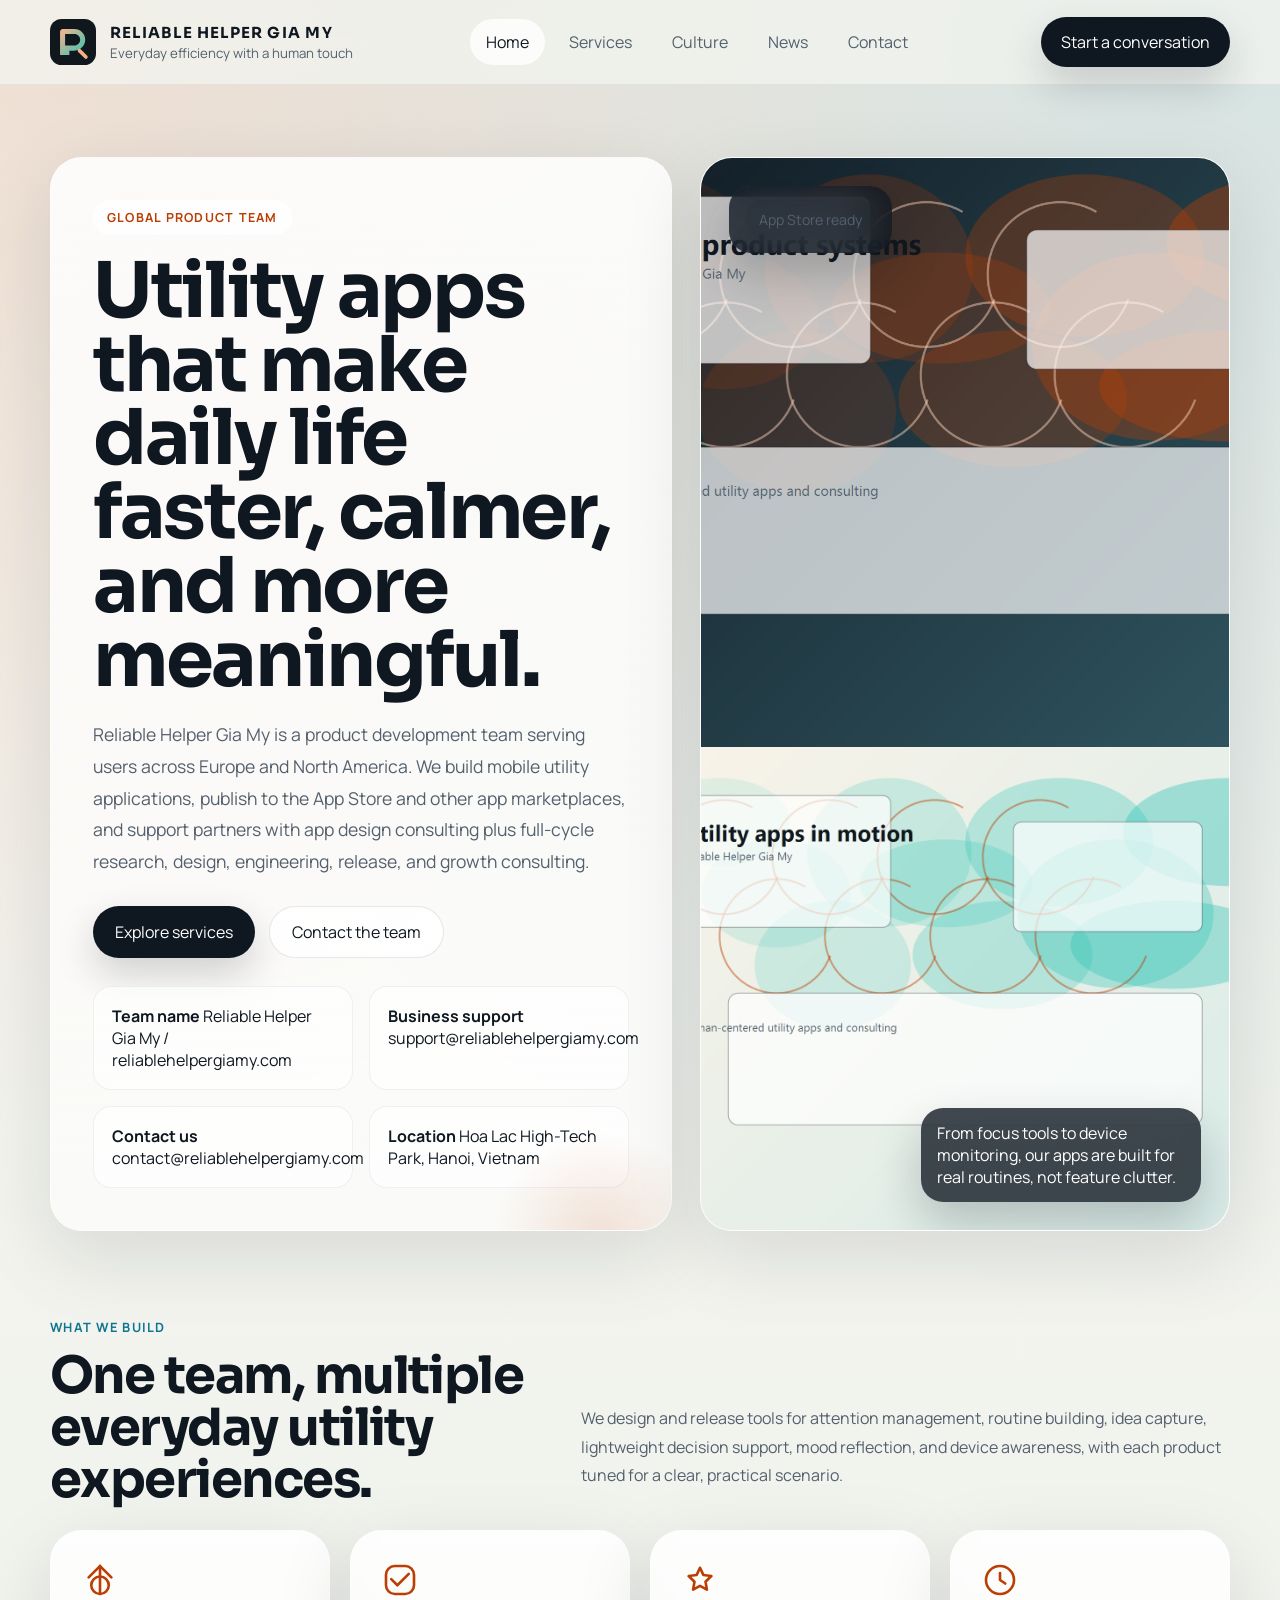
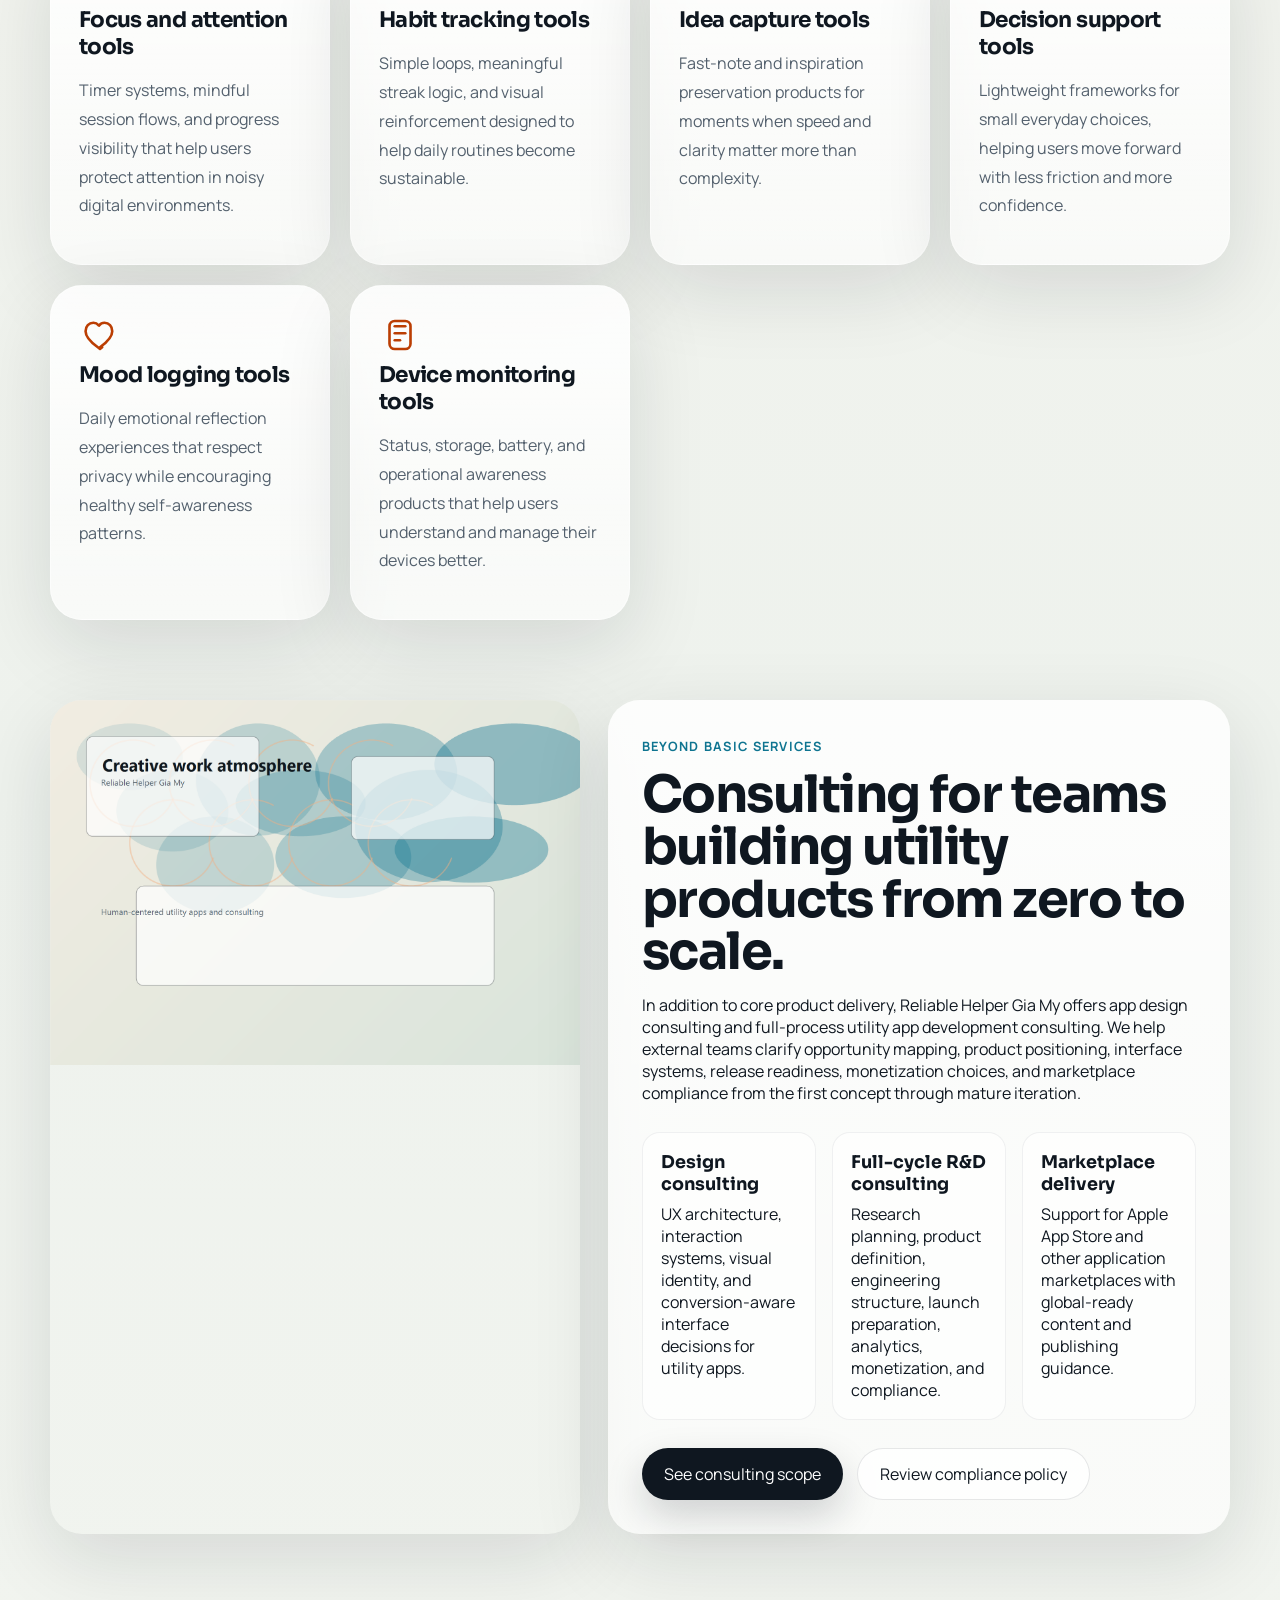
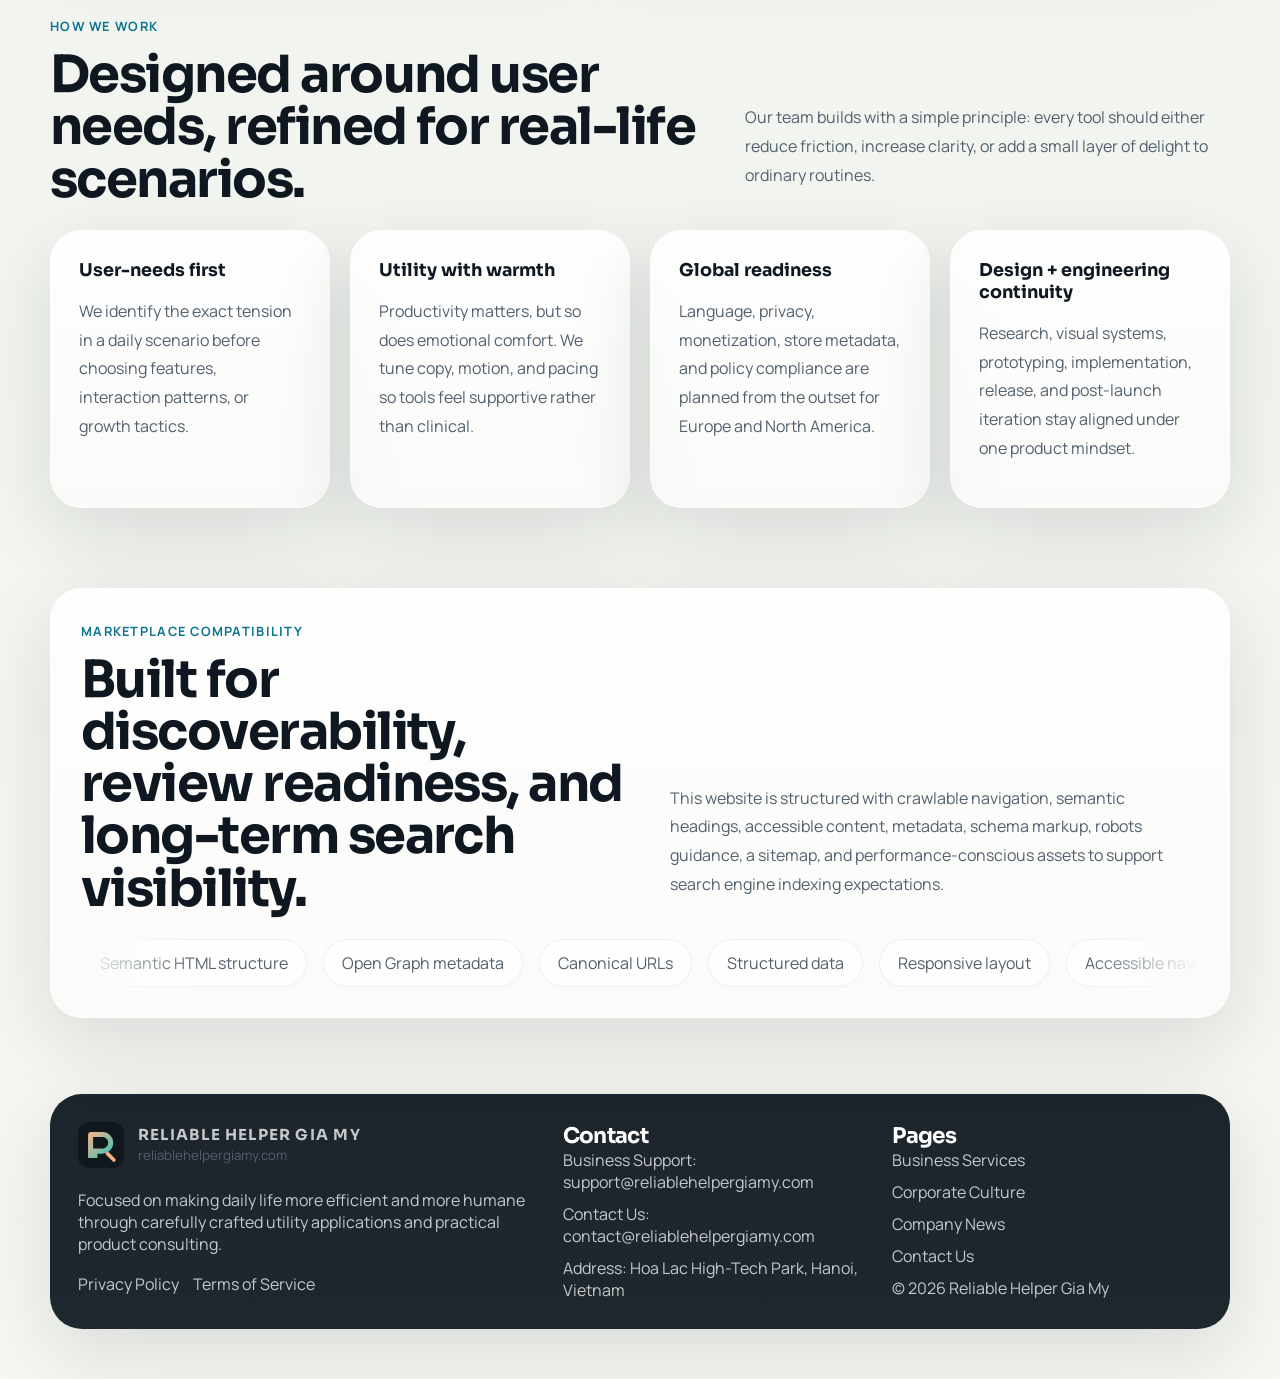
==== index.html @ 5e7ebb37 "hang" ====
<!DOCTYPE html>
<html lang="en">
<head>
  <meta charset="UTF-8">
  <meta name="viewport" content="width=device-width, initial-scale=1.0">
  <title>Reliable Helper Gia My | Product Team for Everyday Efficiency</title>
  <meta name="description" content="Reliable Helper Gia My builds tool-focused mobile apps, app design consulting, and end-to-end product development services for global markets.">
  <meta name="keywords" content="mobile app studio, utility app development, app design consulting, productivity apps, App Store app team, reliablehelpergiamy.com">
  <meta name="robots" content="index,follow,max-image-preview:large,max-snippet:-1,max-video-preview:-1">
  <meta name="theme-color" content="#10181e">
  <link rel="canonical" href="https://reliablehelpergiamy.com/">
  <link rel="icon" type="image/svg+xml" href="images/favicon.svg">
  <link rel="manifest" href="site.webmanifest">
  <meta property="og:type" content="website">
  <meta property="og:title" content="Reliable Helper Gia My | Product Team for Everyday Efficiency">
  <meta property="og:description" content="English-first corporate website for a global app product team delivering utility apps, design consulting, and full-cycle R&D support.">
  <meta property="og:url" content="https://reliablehelpergiamy.com/">
  <meta property="og:image" content="https://reliablehelpergiamy.com/images/hero-network.png">
  <meta property="og:site_name" content="Reliable Helper Gia My">
  <meta name="twitter:card" content="summary_large_image">
  <meta name="twitter:title" content="Reliable Helper Gia My | Product Team for Everyday Efficiency">
  <meta name="twitter:description" content="Tool app product development, design consulting, and global delivery for App Store and other marketplaces.">
  <meta name="twitter:image" content="https://reliablehelpergiamy.com/images/hero-network.png">
  <link rel="stylesheet" href="css/styles.css">
  <script type="application/ld+json">
    {
      "@context": "https://schema.org",
      "@type": "Organization",
      "name": "Reliable Helper Gia My",
      "url": "https://reliablehelpergiamy.com/",
      "logo": "https://reliablehelpergiamy.com/images/logo-mark.svg",
      "email": "support@reliablehelpergiamy.com",
      "contactPoint": [
        {
          "@type": "ContactPoint",
          "contactType": "customer support",
          "email": "support@reliablehelpergiamy.com",
          "availableLanguage": ["English"]
        },
        {
          "@type": "ContactPoint",
          "contactType": "business inquiries",
          "email": "contact@reliablehelpergiamy.com",
          "availableLanguage": ["English"]
        }
      ],
      "address": {
        "@type": "PostalAddress",
        "streetAddress": "Hoa Lac High-Tech Park",
        "addressLocality": "Hanoi",
        "addressCountry": "Vietnam"
      },
      "sameAs": [
        "https://reliablehelpergiamy.com/"
      ],
      "description": "A product team focused on making daily life more efficient and more humane through well-crafted utility apps and consulting services."
    }
  </script>
</head>
<body>
  <div class="site-shell">
    <header class="topbar">
      <div class="nav-wrap">
        <a class="brand" href="index.html" aria-label="Reliable Helper Gia My home">
          <img class="brand-mark" src="images/logo-mark.svg" alt="Reliable Helper Gia My logo">
          <span class="brand-copy">
            <strong>Reliable Helper Gia My</strong>
            <span>Everyday efficiency with a human touch</span>
          </span>
        </a>
        <nav class="nav-links" aria-label="Primary navigation">
          <a data-nav-link href="index.html">Home</a>
          <a data-nav-link href="services.html">Services</a>
          <a data-nav-link href="culture.html">Culture</a>
          <a data-nav-link href="news.html">News</a>
          <a data-nav-link href="contact.html">Contact</a>
        </nav>
        <a class="nav-cta" href="contact.html">Start a conversation</a>
        <button class="nav-toggle" type="button" data-nav-toggle aria-expanded="false" aria-label="Open navigation">
          <svg width="24" height="24" viewBox="0 0 24 24" fill="none" aria-hidden="true"><path d="M4 7H20" stroke="currentColor" stroke-width="1.8" stroke-linecap="round"/><path d="M4 12H20" stroke="currentColor" stroke-width="1.8" stroke-linecap="round"/><path d="M4 17H20" stroke="currentColor" stroke-width="1.8" stroke-linecap="round"/></svg>
        </button>
      </div>
      <div class="mobile-menu" data-mobile-menu>
        <a href="index.html">Home</a>
        <a href="services.html">Services</a>
        <a href="culture.html">Culture</a>
        <a href="news.html">News</a>
        <a href="contact.html">Contact</a>
      </div>
    </header>

    <main>
      <section class="hero">
        <div class="container hero-grid">
          <div class="hero-copy" data-reveal>
            <span class="kicker">Global product team</span>
            <h1>Utility apps that make daily life faster, calmer, and more meaningful.</h1>
            <p class="lead">Reliable Helper Gia My is a product development team serving users across Europe and North America. We build mobile utility applications, publish to the App Store and other app marketplaces, and support partners with app design consulting plus full-cycle research, design, engineering, release, and growth consulting.</p>
            <div class="hero-actions">
              <a class="button" href="services.html">Explore services</a>
              <a class="button-secondary" href="contact.html">Contact the team</a>
            </div>
            <ul class="hero-points">
              <li>
                <strong>Team name</strong>
                Reliable Helper Gia My / reliablehelpergiamy.com
              </li>
              <li>
                <strong>Business support</strong>
                support@reliablehelpergiamy.com
              </li>
              <li>
                <strong>Contact us</strong>
                contact@reliablehelpergiamy.com
              </li>
              <li>
                <strong>Location</strong>
                Hoa Lac High-Tech Park, Hanoi, Vietnam
              </li>
            </ul>
          </div>

          <div class="hero-media" data-reveal>
            <div class="media-stack">
              <div class="media-top">
                <img src="images/hero-network.png" alt="Abstract product operations dashboard inspired visual" data-parallax>
                <div class="overlay-badge">
                  <span class="micro-label">App Store ready</span>
                </div>
              </div>
              <div class="media-bottom">
                <img src="images/phone-stack.png" alt="Mobile product stack with utility app screens">
                <div class="floating-note">From focus tools to device monitoring, our apps are built for real routines, not feature clutter.</div>
              </div>
            </div>
          </div>
        </div>
      </section>

      <section>
        <div class="container">
          <div class="section-head" data-reveal>
            <div>
              <span class="eyebrow">What we build</span>
              <h2>One team, multiple everyday utility experiences.</h2>
            </div>
            <p>We design and release tools for attention management, routine building, idea capture, lightweight decision support, mood reflection, and device awareness, with each product tuned for a clear, practical scenario.</p>
          </div>
          <div class="app-grid">
            <article class="card" data-reveal>
              <svg viewBox="0 0 48 48" fill="none"><path d="M24 8V40" stroke="currentColor" stroke-width="3" stroke-linecap="round"/><path d="M11 21L24 8L37 21" stroke="currentColor" stroke-width="3" stroke-linecap="round"/><circle cx="24" cy="30" r="10" stroke="currentColor" stroke-width="3"/></svg>
              <h3>Focus and attention tools</h3>
              <p>Timer systems, mindful session flows, and progress visibility that help users protect attention in noisy digital environments.</p>
            </article>
            <article class="card delay-1" data-reveal>
              <svg viewBox="0 0 48 48" fill="none"><path d="M14 23L21 30L34 17" stroke="currentColor" stroke-width="3" stroke-linecap="round" stroke-linejoin="round"/><rect x="8" y="8" width="32" height="32" rx="10" stroke="currentColor" stroke-width="3"/></svg>
              <h3>Habit tracking tools</h3>
              <p>Simple loops, meaningful streak logic, and visual reinforcement designed to help daily routines become sustainable.</p>
            </article>
            <article class="card delay-2" data-reveal>
              <svg viewBox="0 0 48 48" fill="none"><path d="M24 10L27.8 18.2L37 19.5L30.3 26L31.9 35L24 30.7L16.1 35L17.7 26L11 19.5L20.2 18.2L24 10Z" stroke="currentColor" stroke-width="3" stroke-linejoin="round"/></svg>
              <h3>Idea capture tools</h3>
              <p>Fast-note and inspiration preservation products for moments when speed and clarity matter more than complexity.</p>
            </article>
            <article class="card" data-reveal>
              <svg viewBox="0 0 48 48" fill="none"><path d="M24 8C32.8 8 40 15.2 40 24C40 32.8 32.8 40 24 40C15.2 40 8 32.8 8 24C8 15.2 15.2 8 24 8Z" stroke="currentColor" stroke-width="3"/><path d="M24 16V24L30 28" stroke="currentColor" stroke-width="3" stroke-linecap="round" stroke-linejoin="round"/></svg>
              <h3>Decision support tools</h3>
              <p>Lightweight frameworks for small everyday choices, helping users move forward with less friction and more confidence.</p>
            </article>
            <article class="card delay-1" data-reveal>
              <svg viewBox="0 0 48 48" fill="none"><path d="M24 38C33 31.4 38 26.2 38 19.6C38 14.3 34.2 10 29.1 10C26.1 10 24.2 11.5 22.8 13.2C21.3 11.5 19.4 10 16.4 10C11.3 10 7.5 14.3 7.5 19.6C7.5 26.2 12.5 31.4 21.5 38L24 39.8L26.5 38Z" stroke="currentColor" stroke-width="3" stroke-linejoin="round"/></svg>
              <h3>Mood logging tools</h3>
              <p>Daily emotional reflection experiences that respect privacy while encouraging healthy self-awareness patterns.</p>
            </article>
            <article class="card delay-2" data-reveal>
              <svg viewBox="0 0 48 48" fill="none"><rect x="12" y="8" width="24" height="32" rx="6" stroke="currentColor" stroke-width="3"/><path d="M18 14H30" stroke="currentColor" stroke-width="3" stroke-linecap="round"/><path d="M18 22H30" stroke="currentColor" stroke-width="3" stroke-linecap="round"/><path d="M18 30H24" stroke="currentColor" stroke-width="3" stroke-linecap="round"/></svg>
              <h3>Device monitoring tools</h3>
              <p>Status, storage, battery, and operational awareness products that help users understand and manage their devices better.</p>
            </article>
          </div>
        </div>
      </section>

      <section>
        <div class="container split-grid">
          <div class="split-visual" data-reveal>
            <img src="images/campus-atmosphere.png" alt="Creative studio atmosphere with product strategy materials">
          </div>
          <div class="split-copy" data-reveal>
            <span class="eyebrow">Beyond basic services</span>
            <h2>Consulting for teams building utility products from zero to scale.</h2>
            <p>In addition to core product delivery, Reliable Helper Gia My offers app design consulting and full-process utility app development consulting. We help external teams clarify opportunity mapping, product positioning, interface systems, release readiness, monetization choices, and marketplace compliance from the first concept through mature iteration.</p>
            <ul class="inline-facts">
              <li>
                <strong>Design consulting</strong>
                UX architecture, interaction systems, visual identity, and conversion-aware interface decisions for utility apps.
              </li>
              <li>
                <strong>Full-cycle R&amp;D consulting</strong>
                Research planning, product definition, engineering structure, launch preparation, analytics, monetization, and compliance.
              </li>
              <li>
                <strong>Marketplace delivery</strong>
                Support for Apple App Store and other application marketplaces with global-ready content and publishing guidance.
              </li>
            </ul>
            <div class="action-row">
              <a class="button" href="services.html">See consulting scope</a>
              <a class="button-secondary" href="privacy-policy.html">Review compliance policy</a>
            </div>
          </div>
        </div>
      </section>

      <section>
        <div class="container">
          <div class="section-head" data-reveal>
            <div>
              <span class="eyebrow">How we work</span>
              <h2>Designed around user needs, refined for real-life scenarios.</h2>
            </div>
            <p>Our team builds with a simple principle: every tool should either reduce friction, increase clarity, or add a small layer of delight to ordinary routines.</p>
          </div>
          <div class="metrics-grid">
            <article class="metric-card" data-reveal>
              <strong>User-needs first</strong>
              <p>We identify the exact tension in a daily scenario before choosing features, interaction patterns, or growth tactics.</p>
            </article>
            <article class="metric-card delay-1" data-reveal>
              <strong>Utility with warmth</strong>
              <p>Productivity matters, but so does emotional comfort. We tune copy, motion, and pacing so tools feel supportive rather than clinical.</p>
            </article>
            <article class="metric-card delay-2" data-reveal>
              <strong>Global readiness</strong>
              <p>Language, privacy, monetization, store metadata, and policy compliance are planned from the outset for Europe and North America.</p>
            </article>
            <article class="metric-card delay-3" data-reveal>
              <strong>Design + engineering continuity</strong>
              <p>Research, visual systems, prototyping, implementation, release, and post-launch iteration stay aligned under one product mindset.</p>
            </article>
          </div>
        </div>
      </section>

      <section>
        <div class="container">
          <div class="panel" style="padding: 30px;" data-reveal>
            <div class="section-head">
              <div>
                <span class="eyebrow">Marketplace compatibility</span>
                <h2>Built for discoverability, review readiness, and long-term search visibility.</h2>
              </div>
              <p>This website is structured with crawlable navigation, semantic headings, accessible content, metadata, schema markup, robots guidance, a sitemap, and performance-conscious assets to support search engine indexing expectations.</p>
            </div>
            <div class="marquee" aria-hidden="true">
              <div class="marquee-track">
                <span>Semantic HTML structure</span>
                <span>Open Graph metadata</span>
                <span>Canonical URLs</span>
                <span>Structured data</span>
                <span>Responsive layout</span>
                <span>Accessible navigation</span>
                <span>Robots and sitemap</span>
                <span>Large image previews</span>
                <span>Fast-loading SVG icons</span>
                <span>Semantic HTML structure</span>
                <span>Open Graph metadata</span>
                <span>Canonical URLs</span>
                <span>Structured data</span>
                <span>Responsive layout</span>
                <span>Accessible navigation</span>
                <span>Robots and sitemap</span>
                <span>Large image previews</span>
                <span>Fast-loading SVG icons</span>
              </div>
            </div>
          </div>
        </div>
      </section>
    </main>

    <footer class="footer">
      <div class="container footer-grid">
        <div>
          <a class="brand" href="index.html">
            <img class="brand-mark" src="images/logo-mark.svg" alt="Reliable Helper Gia My logo">
            <span class="brand-copy">
              <strong>Reliable Helper Gia My</strong>
              <span>reliablehelpergiamy.com</span>
            </span>
          </a>
          <p>Focused on making daily life more efficient and more humane through carefully crafted utility applications and practical product consulting.</p>
          <div class="footer-legal">
            <a href="privacy-policy.html">Privacy Policy</a>
            <a href="terms-of-service.html">Terms of Service</a>
          </div>
        </div>
        <div>
          <h3>Contact</h3>
          <ul class="footer-links">
            <li>Business Support: support@reliablehelpergiamy.com</li>
            <li>Contact Us: contact@reliablehelpergiamy.com</li>
            <li>Address: Hoa Lac High-Tech Park, Hanoi, Vietnam</li>
          </ul>
        </div>
        <div>
          <h3>Pages</h3>
          <ul class="footer-meta">
            <li><a href="services.html">Business Services</a></li>
            <li><a href="culture.html">Corporate Culture</a></li>
            <li><a href="news.html">Company News</a></li>
            <li><a href="contact.html">Contact Us</a></li>
            <li>© <span data-year></span> Reliable Helper Gia My</li>
          </ul>
        </div>
      </div>
    </footer>
  </div>
  <script src="js/site.js" defer></script>
</body>
</html>
---- css/styles.css ----
@import url('https://fonts.googleapis.com/css2?family=Manrope:wght@400;500;600;700;800&family=Sora:wght@400;500;600;700;800&display=swap');

:root {
  --bg: #f2f4ef;
  --surface: rgba(255, 255, 255, 0.7);
  --surface-strong: rgba(255, 255, 255, 0.9);
  --panel: #fbfcf8;
  --text: #0f1720;
  --muted: #53606d;
  --line: rgba(15, 23, 32, 0.1);
  --accent: #bb3e03;
  --accent-soft: #ffd7bf;
  --accent-alt: #0e7490;
  --shadow: 0 24px 80px rgba(15, 23, 32, 0.12);
  --radius-xl: 32px;
  --radius-lg: 24px;
  --radius-md: 18px;
  --radius-sm: 12px;
  --container: min(1180px, calc(100vw - 48px));
  --nav-height: 84px;
  --transition: 220ms ease;
}

* {
  box-sizing: border-box;
}

html {
  scroll-behavior: smooth;
}

body {
  margin: 0;
  font-family: 'Manrope', sans-serif;
  color: var(--text);
  background:
    radial-gradient(circle at top left, rgba(187, 62, 3, 0.12), transparent 24%),
    radial-gradient(circle at top right, rgba(14, 116, 144, 0.14), transparent 28%),
    linear-gradient(180deg, #f7f5ef 0%, #eef2ed 52%, #f6f7f2 100%);
  min-height: 100vh;
}

body.menu-open {
  overflow: hidden;
}

a {
  color: inherit;
  text-decoration: none;
}

img {
  max-width: 100%;
  display: block;
}

button,
input,
textarea,
select {
  font: inherit;
}

::selection {
  background: rgba(187, 62, 3, 0.16);
}

.site-shell {
  position: relative;
  overflow: clip;
}

.topbar {
  position: sticky;
  top: 0;
  z-index: 40;
  backdrop-filter: blur(22px);
  background: rgba(242, 244, 239, 0.74);
  border-bottom: 1px solid rgba(15, 23, 32, 0.06);
}

.nav-wrap {
  width: var(--container);
  min-height: var(--nav-height);
  margin: 0 auto;
  display: flex;
  align-items: center;
  justify-content: space-between;
  gap: 24px;
}

.brand {
  display: inline-flex;
  align-items: center;
  gap: 14px;
}

.brand-mark {
  width: 46px;
  height: 46px;
}

.brand-copy {
  display: flex;
  flex-direction: column;
  gap: 2px;
}

.brand-copy strong,
.wordmark {
  font-family: 'Sora', sans-serif;
  font-size: 0.95rem;
  font-weight: 700;
  letter-spacing: 0.08em;
  text-transform: uppercase;
}

.brand-copy span {
  color: var(--muted);
  font-size: 0.83rem;
}

.nav-links {
  display: flex;
  align-items: center;
  gap: 8px;
}

.nav-links a {
  padding: 12px 16px;
  border-radius: 999px;
  color: var(--muted);
  transition: color var(--transition), background var(--transition), transform var(--transition);
}

.nav-links a:hover,
.nav-links a.active {
  color: var(--text);
  background: rgba(255, 255, 255, 0.76);
}

.nav-cta {
  display: inline-flex;
  align-items: center;
  gap: 10px;
  padding: 14px 20px;
  border-radius: 999px;
  background: var(--text);
  color: white;
  box-shadow: 0 18px 40px rgba(15, 23, 32, 0.18);
}

.nav-toggle {
  display: none;
  width: 52px;
  height: 52px;
  border-radius: 50%;
  border: 1px solid var(--line);
  background: rgba(255, 255, 255, 0.8);
  align-items: center;
  justify-content: center;
  cursor: pointer;
}

.mobile-menu {
  display: none;
}

.container {
  width: var(--container);
  margin: 0 auto;
}

.hero {
  padding: 72px 0 44px;
}

.hero-grid,
.split-grid,
.contact-grid,
.story-grid,
.news-grid,
.policy-layout {
  display: grid;
  gap: 28px;
}

.hero-grid {
  grid-template-columns: 1.08fr 0.92fr;
  align-items: stretch;
}

.hero-copy,
.hero-media,
.panel,
.card,
.article-card,
.contact-panel,
.policy-nav,
.policy-panel,
.metric-card,
.value-card,
.service-card,
.update-card,
.faq-card,
.stat-ribbon {
  position: relative;
  border: 1px solid rgba(255, 255, 255, 0.45);
  background: linear-gradient(180deg, rgba(255, 255, 255, 0.86), rgba(255, 255, 255, 0.6));
  box-shadow: var(--shadow);
  border-radius: var(--radius-xl);
}

.hero-copy {
  padding: 42px;
  overflow: hidden;
}

.hero-copy::before,
.hero-media::before,
.page-hero::before {
  content: '';
  position: absolute;
  inset: auto -40px -120px auto;
  width: 220px;
  height: 220px;
  border-radius: 50%;
  background: radial-gradient(circle, rgba(187, 62, 3, 0.14), transparent 70%);
  pointer-events: none;
}

.kicker {
  display: inline-flex;
  padding: 9px 14px;
  border-radius: 999px;
  background: rgba(255, 255, 255, 0.85);
  color: var(--accent);
  font-size: 0.78rem;
  letter-spacing: 0.1em;
  font-weight: 700;
  text-transform: uppercase;
}

h1,
h2,
h3,
h4 {
  margin: 0;
  font-family: 'Sora', sans-serif;
  letter-spacing: -0.03em;
}

h1 {
  margin-top: 20px;
  font-size: clamp(2.9rem, 6vw, 5.8rem);
  line-height: 0.96;
}

h2 {
  font-size: clamp(2rem, 4vw, 3.4rem);
  line-height: 1.02;
}

h3 {
  font-size: 1.35rem;
}

.lead {
  margin: 22px 0 0;
  max-width: 62ch;
  font-size: 1.1rem;
  line-height: 1.8;
  color: var(--muted);
}

.hero-actions,
.action-row {
  margin-top: 28px;
  display: flex;
  flex-wrap: wrap;
  gap: 14px;
}

.button,
.button-secondary {
  display: inline-flex;
  align-items: center;
  justify-content: center;
  gap: 10px;
  min-height: 52px;
  padding: 0 22px;
  border-radius: 999px;
  transition: transform var(--transition), box-shadow var(--transition), background var(--transition), color var(--transition);
}

.button {
  background: var(--text);
  color: white;
  box-shadow: 0 16px 38px rgba(15, 23, 32, 0.18);
}

.button-secondary {
  background: rgba(255, 255, 255, 0.82);
  color: var(--text);
  border: 1px solid var(--line);
}

.button:hover,
.button-secondary:hover,
.nav-cta:hover {
  transform: translateY(-2px);
}

.hero-points,
.list-clean,
.policy-list,
.policy-columns,
.inline-facts {
  margin: 28px 0 0;
  padding: 0;
  list-style: none;
}

.hero-points {
  display: grid;
  grid-template-columns: repeat(2, minmax(0, 1fr));
  gap: 16px;
}

.hero-points li,
.inline-facts li {
  padding: 18px;
  border-radius: var(--radius-md);
  background: rgba(255, 255, 255, 0.65);
  border: 1px solid rgba(15, 23, 32, 0.06);
}

.hero-media {
  min-height: 640px;
  overflow: hidden;
}

.media-stack {
  position: absolute;
  inset: 0;
  display: grid;
  grid-template-rows: 1.1fr 0.9fr;
}

.media-top,
.media-bottom {
  position: relative;
  overflow: hidden;
}

.media-top img,
.media-bottom img,
.page-hero img,
.story-grid img,
.update-card img,
.news-highlight img {
  width: 100%;
  height: 100%;
  object-fit: cover;
}

.overlay-badge,
.floating-note,
.mini-chip {
  position: absolute;
  display: inline-flex;
  align-items: center;
  gap: 10px;
  padding: 14px 16px;
  border-radius: 22px;
  background: rgba(15, 23, 32, 0.78);
  color: white;
  backdrop-filter: blur(18px);
  box-shadow: 0 22px 48px rgba(15, 23, 32, 0.22);
}

.overlay-badge {
  top: 28px;
  left: 28px;
}

.floating-note {
  right: 28px;
  bottom: 28px;
  max-width: 280px;
}

section {
  padding: 40px 0;
}

.section-head {
  display: flex;
  align-items: end;
  justify-content: space-between;
  gap: 24px;
  margin-bottom: 24px;
}

.section-head p,
.card p,
.panel p,
.article-card p,
.service-card p,
.value-card p,
.metric-card p,
.update-card p,
.faq-card p,
.contact-panel p,
.policy-panel p,
.policy-nav p,
blockquote {
  color: var(--muted);
  line-height: 1.8;
}

.grid-3,
.grid-4,
.metrics-grid,
.services-grid,
.values-grid,
.update-grid,
.faq-grid,
.footer-grid,
.app-grid,
.news-cards {
  display: grid;
  gap: 20px;
}

.grid-3,
.services-grid,
.values-grid,
.update-grid,
.news-cards {
  grid-template-columns: repeat(3, minmax(0, 1fr));
}

.grid-4,
.metrics-grid,
.app-grid,
.faq-grid {
  grid-template-columns: repeat(4, minmax(0, 1fr));
}

.card,
.service-card,
.value-card,
.metric-card,
.update-card,
.faq-card,
.article-card,
.contact-panel,
.policy-panel {
  padding: 28px;
}

.card svg,
.service-card svg,
.value-card svg,
.metric-card svg {
  width: 42px;
  height: 42px;
  color: var(--accent);
}

.eyebrow {
  display: inline-flex;
  margin-bottom: 14px;
  color: var(--accent-alt);
  font-size: 0.8rem;
  letter-spacing: 0.1em;
  text-transform: uppercase;
  font-weight: 700;
}

.split-grid {
  grid-template-columns: 0.92fr 1.08fr;
  align-items: stretch;
}

.split-visual,
.page-hero,
.news-highlight {
  overflow: hidden;
  border-radius: var(--radius-xl);
  box-shadow: var(--shadow);
}

.split-copy,
.page-hero-copy {
  padding: 34px;
  border-radius: var(--radius-xl);
  background: linear-gradient(180deg, rgba(255, 255, 255, 0.85), rgba(255, 255, 255, 0.62));
  box-shadow: var(--shadow);
}

.inline-facts {
  display: grid;
  grid-template-columns: repeat(3, minmax(0, 1fr));
  gap: 16px;
}

.inline-facts strong,
.metric-card strong,
.stat-ribbon strong {
  display: block;
  margin-bottom: 8px;
  font-family: 'Sora', sans-serif;
  font-size: 1.1rem;
}

.stat-ribbon {
  display: grid;
  grid-template-columns: repeat(3, minmax(0, 1fr));
  gap: 16px;
  padding: 24px;
}

.page-hero {
  min-height: 500px;
  display: grid;
  grid-template-columns: 1.05fr 0.95fr;
  gap: 0;
  background: linear-gradient(135deg, rgba(10, 16, 21, 0.92), rgba(26, 40, 48, 0.9));
  color: white;
}

.page-hero-copy {
  background: transparent;
  box-shadow: none;
  padding: 48px;
}

.page-hero-copy p,
.page-hero-copy li,
.page-hero .kicker {
  color: rgba(255, 255, 255, 0.76);
}

.page-hero-copy .kicker {
  background: rgba(255, 255, 255, 0.1);
}

.page-hero-image {
  position: relative;
}

.page-hero-image::after {
  content: '';
  position: absolute;
  inset: 0;
  background: linear-gradient(90deg, rgba(15, 23, 32, 0.08), transparent 22%, transparent 78%, rgba(15, 23, 32, 0.18));
}

.news-grid {
  grid-template-columns: 1.05fr 0.95fr;
}

.news-highlight {
  min-height: 100%;
  display: grid;
}

.article-meta,
.news-meta {
  display: flex;
  flex-wrap: wrap;
  gap: 12px;
  margin-bottom: 16px;
  color: var(--accent-alt);
  font-size: 0.86rem;
  font-weight: 700;
  text-transform: uppercase;
  letter-spacing: 0.08em;
}

.article-card {
  display: flex;
  flex-direction: column;
  gap: 14px;
}

blockquote {
  margin: 18px 0 0;
  padding-left: 20px;
  border-left: 3px solid rgba(187, 62, 3, 0.28);
  font-size: 1.05rem;
}

.contact-grid,
.policy-layout {
  grid-template-columns: 0.78fr 1.22fr;
  align-items: start;
}

.policy-nav {
  position: sticky;
  top: calc(var(--nav-height) + 24px);
  padding: 24px;
}

.policy-nav a {
  display: block;
  padding: 12px 0;
  color: var(--muted);
  border-bottom: 1px solid rgba(15, 23, 32, 0.06);
}

.policy-nav a:last-child {
  border-bottom: 0;
}

.policy-panel {
  margin-bottom: 22px;
}

.policy-panel h2 {
  margin-bottom: 14px;
  font-size: clamp(1.6rem, 3vw, 2.4rem);
}

.policy-panel h3 {
  margin: 22px 0 10px;
}

.policy-list li,
.list-clean li {
  margin-bottom: 14px;
}

.policy-columns {
  display: grid;
  grid-template-columns: repeat(2, minmax(0, 1fr));
  gap: 14px 20px;
}

.list-clean {
  display: grid;
  gap: 12px;
}

.footer {
  padding: 36px 0 50px;
}

.footer-grid {
  grid-template-columns: 1.2fr 0.8fr 0.8fr;
  padding: 28px;
  border-radius: var(--radius-xl);
  background: linear-gradient(180deg, rgba(15, 23, 32, 0.94), rgba(22, 31, 38, 0.96));
  color: white;
  box-shadow: var(--shadow);
}

.footer-grid p,
.footer-grid a,
.footer-grid li {
  color: rgba(255, 255, 255, 0.75);
}

.footer-links,
.footer-meta {
  list-style: none;
  margin: 0;
  padding: 0;
  display: grid;
  gap: 10px;
}

.footer-legal {
  display: flex;
  flex-wrap: wrap;
  gap: 14px;
  margin-top: 18px;
}

.reveal {
  opacity: 0;
  transform: translateY(32px) scale(0.98);
  transition: opacity 700ms ease, transform 700ms ease;
}

.reveal.is-visible {
  opacity: 1;
  transform: translateY(0) scale(1);
}

.delay-1 {
  transition-delay: 90ms;
}

.delay-2 {
  transition-delay: 180ms;
}

.delay-3 {
  transition-delay: 270ms;
}

.micro-label {
  display: inline-flex;
  gap: 8px;
  align-items: center;
  padding: 10px 14px;
  border-radius: 999px;
  background: rgba(15, 23, 32, 0.06);
  color: var(--muted);
  font-size: 0.88rem;
}

.marquee {
  overflow: hidden;
  mask-image: linear-gradient(90deg, transparent, black 10%, black 90%, transparent);
}

.marquee-track {
  display: flex;
  gap: 16px;
  width: max-content;
  animation: marquee 28s linear infinite;
}

.marquee-track span {
  padding: 12px 18px;
  border-radius: 999px;
  background: rgba(255, 255, 255, 0.72);
  border: 1px solid rgba(15, 23, 32, 0.06);
  color: var(--muted);
}

@keyframes marquee {
  from {
    transform: translateX(0);
  }

  to {
    transform: translateX(-50%);
  }
}

@media (max-width: 1100px) {
  .hero-grid,
  .split-grid,
  .page-hero,
  .news-grid,
  .contact-grid,
  .policy-layout,
  .grid-3,
  .grid-4,
  .metrics-grid,
  .services-grid,
  .values-grid,
  .update-grid,
  .faq-grid,
  .app-grid,
  .footer-grid,
  .inline-facts,
  .stat-ribbon {
    grid-template-columns: 1fr 1fr;
  }

  .page-hero-image,
  .policy-nav {
    position: relative;
    top: 0;
  }
}

@media (max-width: 820px) {
  :root {
    --container: min(100vw - 28px, 100vw - 28px);
    --nav-height: 76px;
  }

  .nav-links,
  .nav-cta {
    display: none;
  }

  .nav-toggle {
    display: inline-flex;
  }

  .mobile-menu {
    display: grid;
    position: fixed;
    inset: var(--nav-height) 14px auto;
    padding: 16px;
    gap: 10px;
    border-radius: 28px;
    background: rgba(255, 255, 255, 0.95);
    box-shadow: var(--shadow);
    border: 1px solid rgba(15, 23, 32, 0.08);
    opacity: 0;
    pointer-events: none;
    transform: translateY(-12px);
    transition: opacity var(--transition), transform var(--transition);
    z-index: 50;
  }

  .mobile-menu.is-open {
    opacity: 1;
    pointer-events: auto;
    transform: translateY(0);
  }

  .mobile-menu a {
    padding: 14px 16px;
    border-radius: 18px;
    background: rgba(15, 23, 32, 0.04);
  }

  .hero,
  section,
  .footer {
    padding: 28px 0;
  }

  .hero-grid,
  .split-grid,
  .page-hero,
  .news-grid,
  .contact-grid,
  .policy-layout,
  .grid-3,
  .grid-4,
  .metrics-grid,
  .services-grid,
  .values-grid,
  .update-grid,
  .faq-grid,
  .app-grid,
  .footer-grid,
  .inline-facts,
  .stat-ribbon,
  .hero-points,
  .policy-columns {
    grid-template-columns: 1fr;
  }

  .hero-copy,
  .hero-media,
  .page-hero-copy,
  .split-copy,
  .card,
  .service-card,
  .value-card,
  .metric-card,
  .update-card,
  .faq-card,
  .contact-panel,
  .policy-panel,
  .policy-nav,
  .article-card {
    padding: 22px;
    border-radius: 24px;
  }

  .hero-media {
    min-height: 520px;
  }

  .section-head {
    align-items: start;
    flex-direction: column;
  }

  h1 {
    font-size: clamp(2.5rem, 14vw, 4.2rem);
  }
}

@media (prefers-reduced-motion: reduce) {
  html {
    scroll-behavior: auto;
  }

  *,
  *::before,
  *::after {
    animation: none !important;
    transition: none !important;
  }

  .reveal {
    opacity: 1;
    transform: none;
  }
}
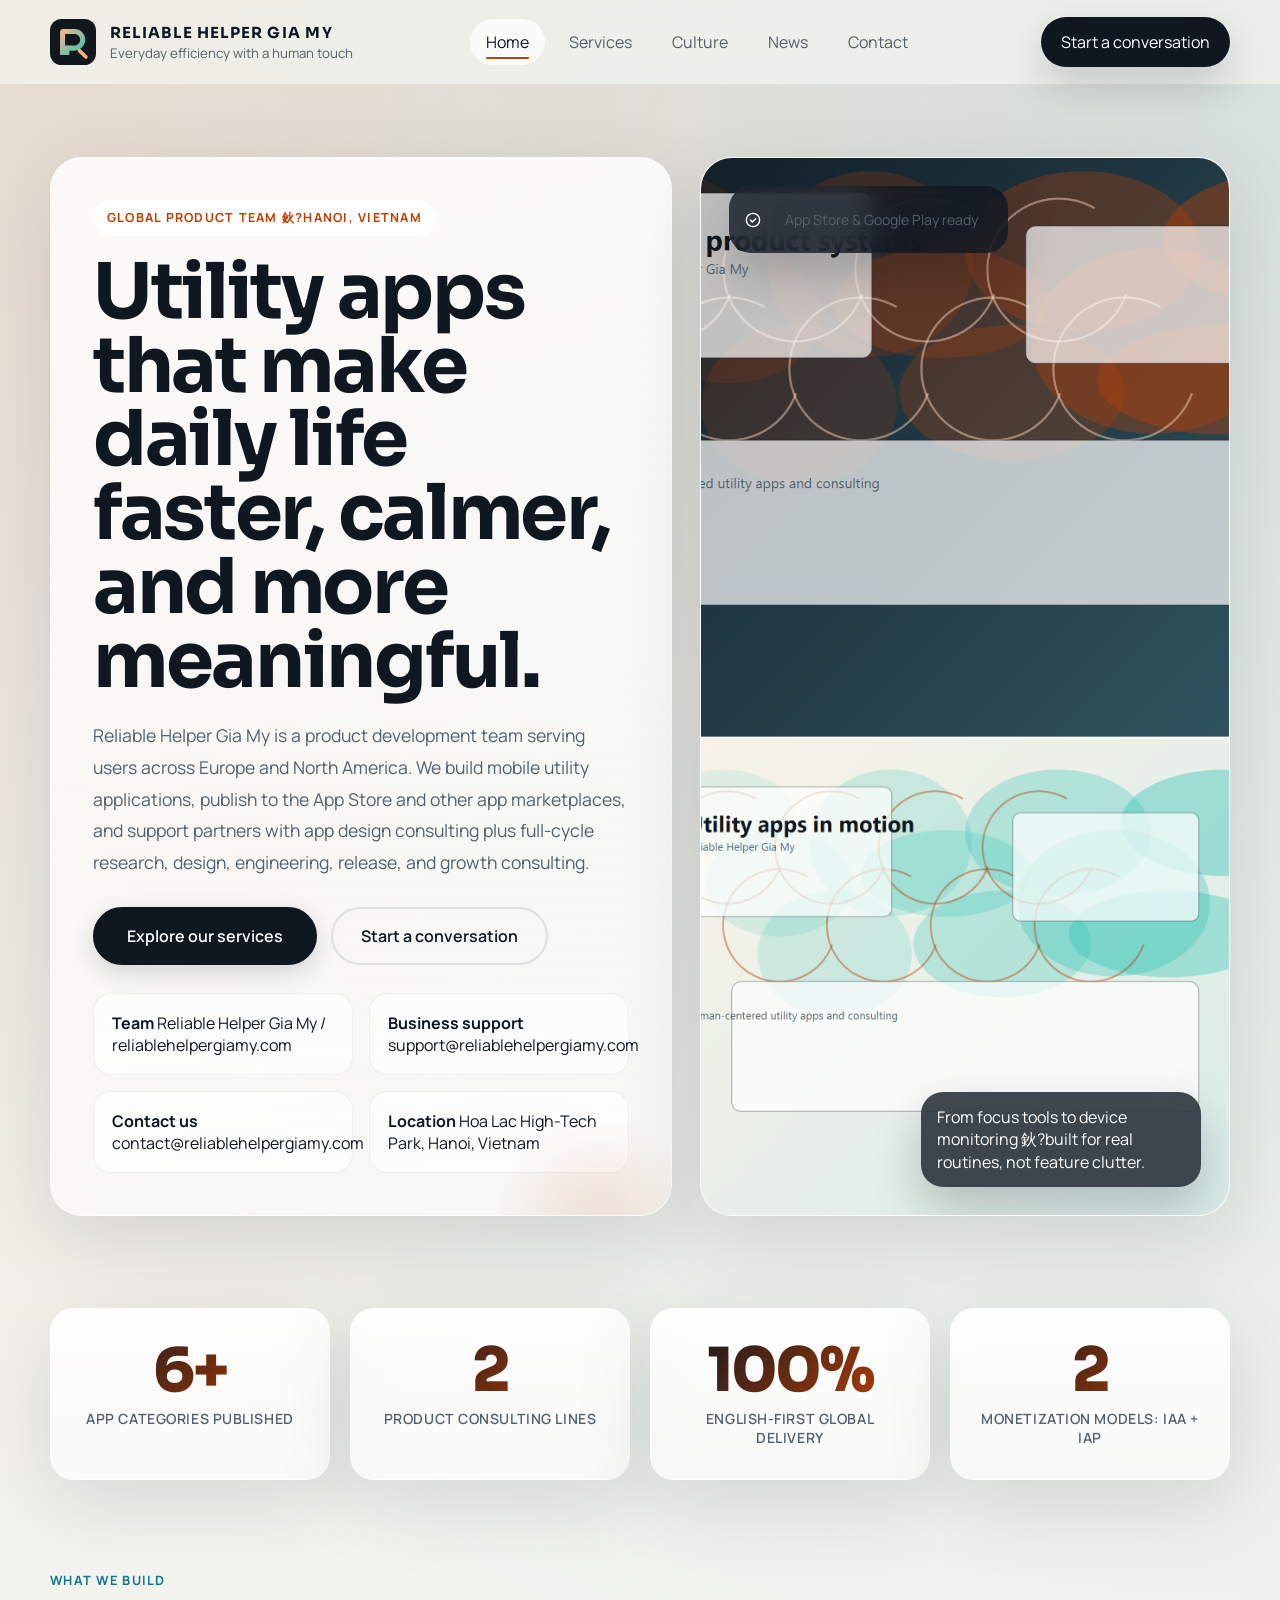
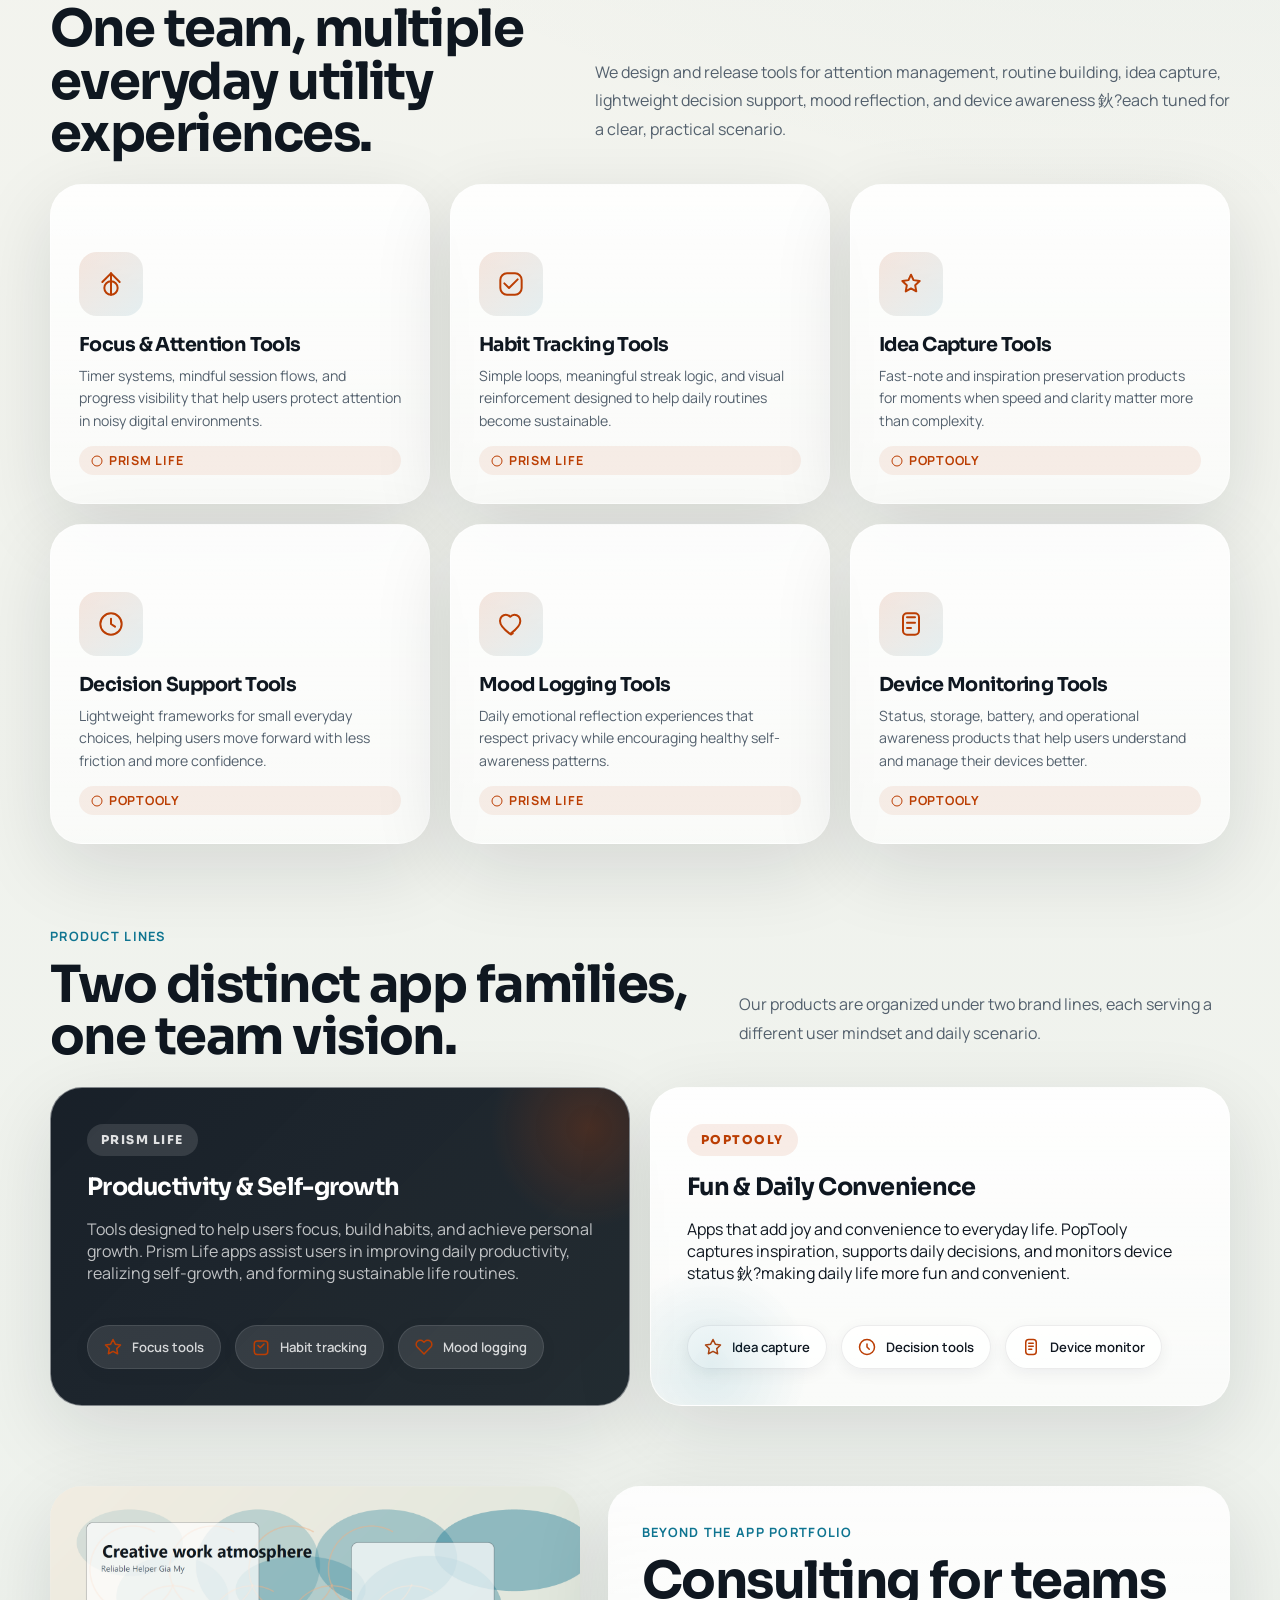
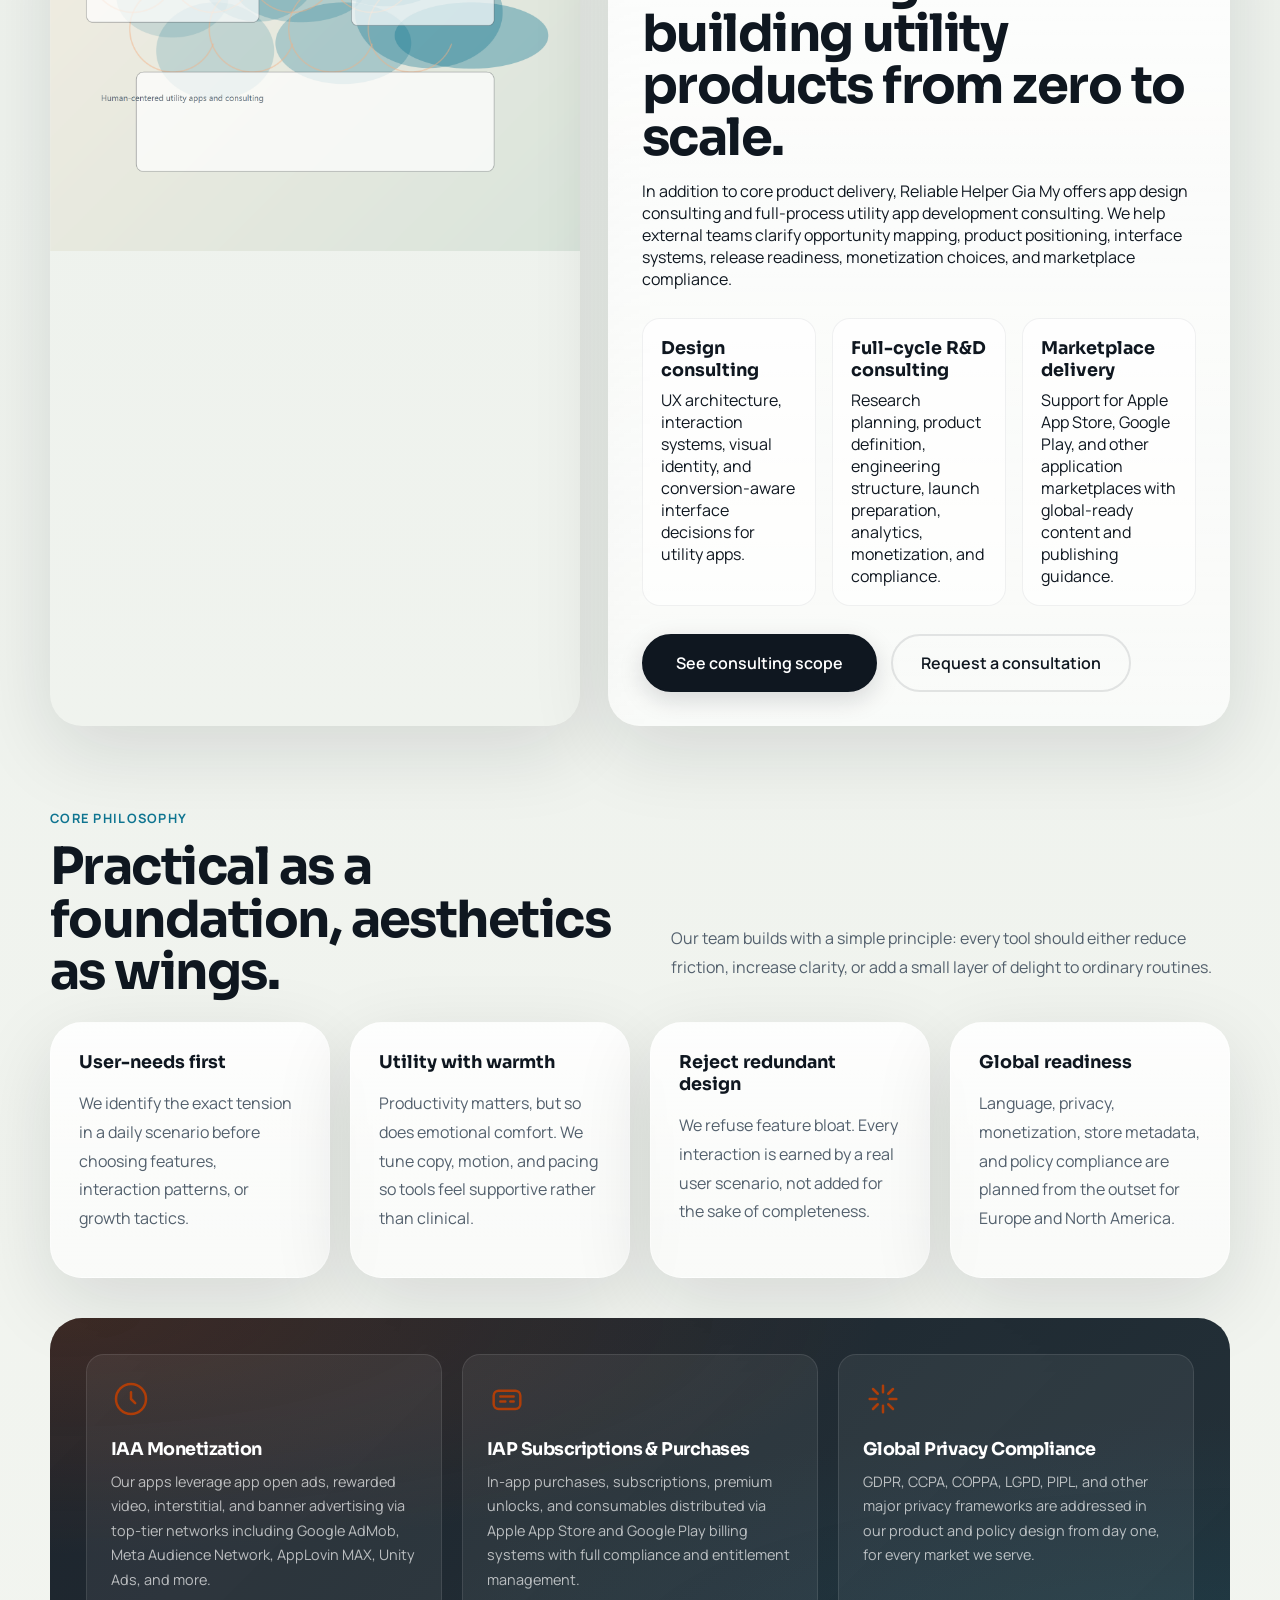
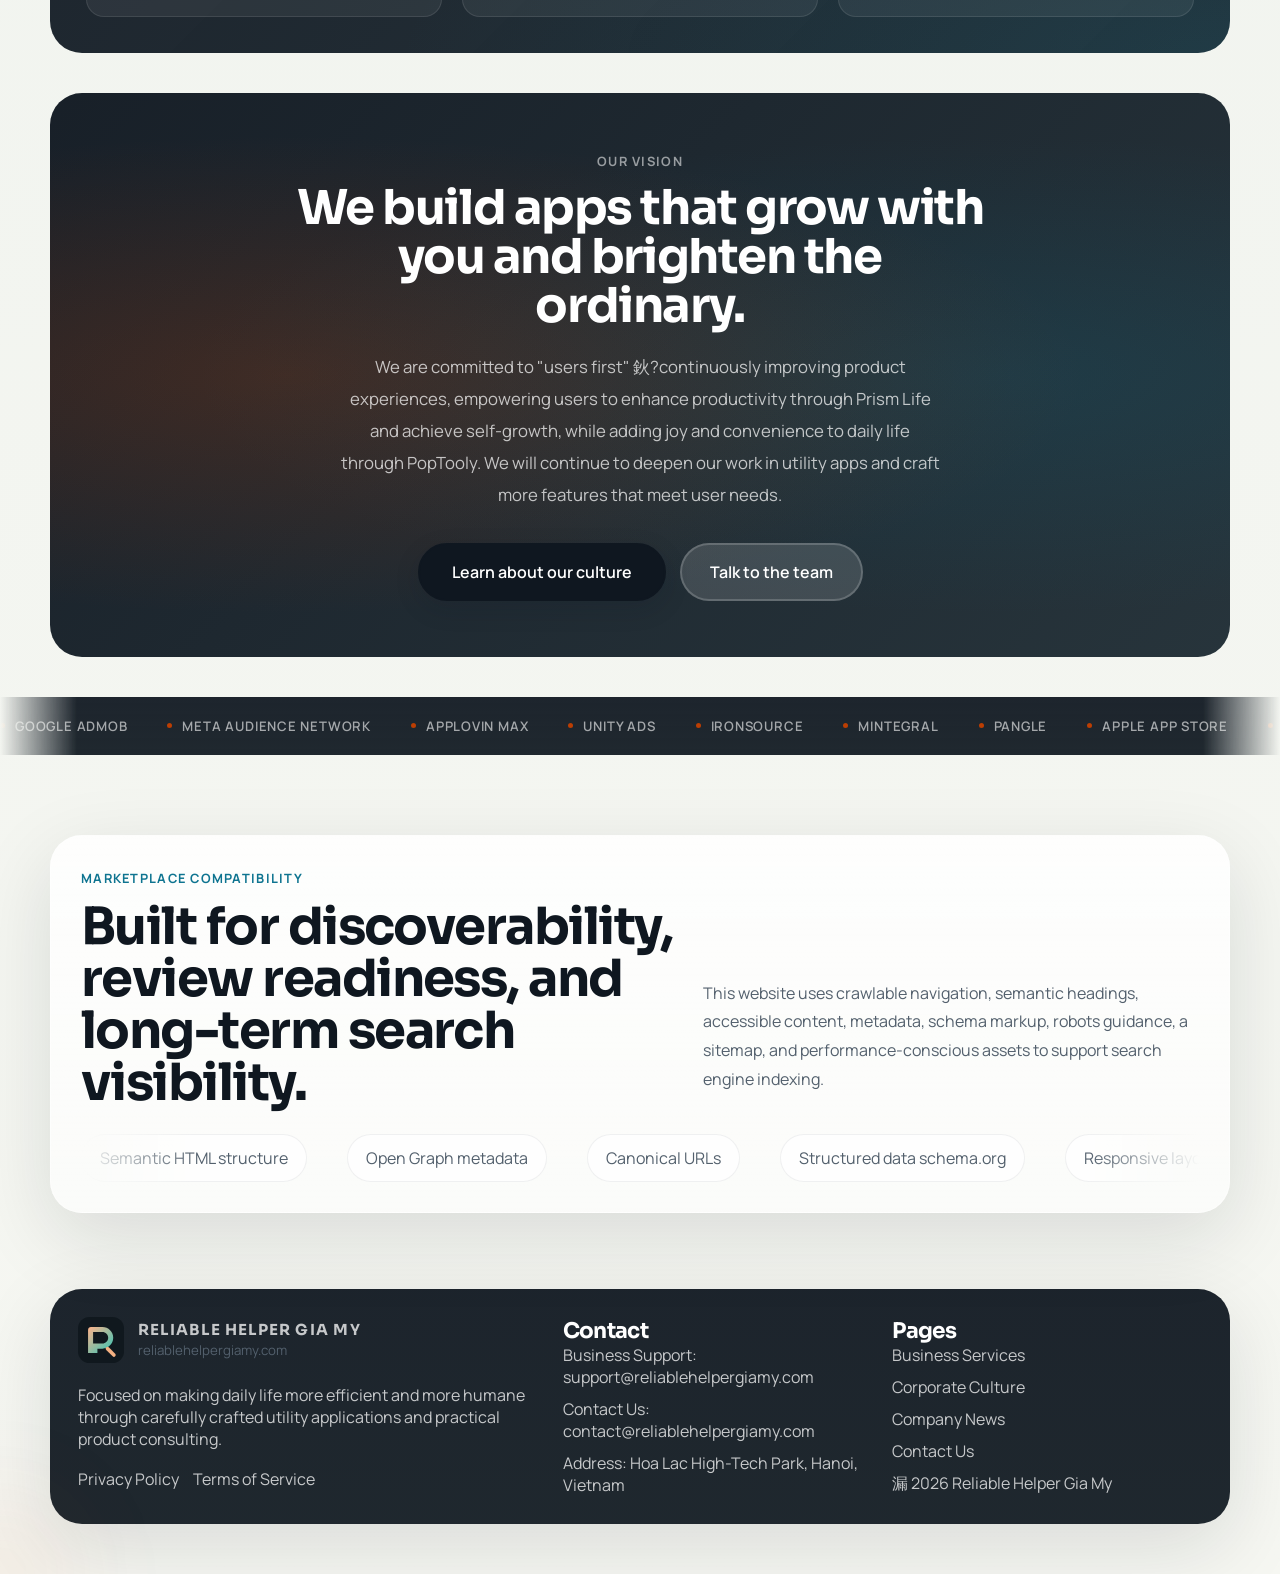
==== commit edf521c9: "test" ====
--- a/index.html
+++ b/index.html
@@ -1,4 +1,4 @@
-<!DOCTYPE html>
+﻿<!DOCTYPE html>
 <html lang="en">
 <head>
   <meta charset="UTF-8">
@@ -90,19 +90,26 @@
     </header>
 
     <main>
+      <!-- Hero Background Orbs -->
+      <div class="hero-bg-orbs" aria-hidden="true">
+        <div class="orb orb-1"></div>
+        <div class="orb orb-2"></div>
+        <div class="orb orb-3"></div>
+      </div>
+
       <section class="hero">
         <div class="container hero-grid">
           <div class="hero-copy" data-reveal>
-            <span class="kicker">Global product team</span>
-            <h1>Utility apps that make daily life faster, calmer, and more meaningful.</h1>
+            <span class="kicker">Global product team 鈥?Hanoi, Vietnam</span>
+            <h1>Utility apps that make daily life faster, calmer, and&nbsp;more meaningful.</h1>
             <p class="lead">Reliable Helper Gia My is a product development team serving users across Europe and North America. We build mobile utility applications, publish to the App Store and other app marketplaces, and support partners with app design consulting plus full-cycle research, design, engineering, release, and growth consulting.</p>
             <div class="hero-actions">
-              <a class="button" href="services.html">Explore services</a>
-              <a class="button-secondary" href="contact.html">Contact the team</a>
+              <a class="button" href="services.html">Explore our services</a>
+              <a class="button-secondary" href="contact.html">Start a conversation</a>
             </div>
             <ul class="hero-points">
               <li>
-                <strong>Team name</strong>
+                <strong>Team</strong>
                 Reliable Helper Gia My / reliablehelpergiamy.com
               </li>
               <li>
@@ -124,19 +131,43 @@
             <div class="media-stack">
               <div class="media-top">
                 <img src="images/hero-network.png" alt="Abstract product operations dashboard inspired visual" data-parallax>
-                <div class="overlay-badge">
-                  <span class="micro-label">App Store ready</span>
+                <div class="overlay-badge float-badge">
+                  <svg width="16" height="16" viewBox="0 0 24 24" fill="none" aria-hidden="true"><circle cx="12" cy="12" r="10" stroke="currentColor" stroke-width="2"/><path d="M8 12l3 3 5-5" stroke="currentColor" stroke-width="2" stroke-linecap="round" stroke-linejoin="round"/></svg>
+                  <span class="micro-label">App Store &amp; Google Play ready</span>
                 </div>
               </div>
               <div class="media-bottom">
                 <img src="images/phone-stack.png" alt="Mobile product stack with utility app screens">
-                <div class="floating-note">From focus tools to device monitoring, our apps are built for real routines, not feature clutter.</div>
-              </div>
-            </div>
-          </div>
-        </div>
-      </section>
-
+                <div class="floating-note float-badge">From focus tools to device monitoring 鈥?built for real routines, not feature clutter.</div>
+              </div>
+            </div>
+          </div>
+        </div>
+      </section>
+
+      <!-- Stats Band -->
+      <section class="stats-band">
+        <div class="container">
+          <div class="stat-item" data-reveal>
+            <span class="stat-num"><span data-count="6" data-suffix="+">6+</span></span>
+            <span class="stat-label">App categories published</span>
+          </div>
+          <div class="stat-item delay-1" data-reveal>
+            <span class="stat-num"><span data-count="2">2</span></span>
+            <span class="stat-label">Product consulting lines</span>
+          </div>
+          <div class="stat-item delay-2" data-reveal>
+            <span class="stat-num"><span data-count="100" data-suffix="%">100%</span></span>
+            <span class="stat-label">English-first global delivery</span>
+          </div>
+          <div class="stat-item delay-3" data-reveal>
+            <span class="stat-num"><span data-count="2">2</span></span>
+            <span class="stat-label">Monetization models: IAA + IAP</span>
+          </div>
+        </div>
+      </section>
+
+      <!-- What we build -->
       <section>
         <div class="container">
           <div class="section-head" data-reveal>
@@ -144,52 +175,146 @@
               <span class="eyebrow">What we build</span>
               <h2>One team, multiple everyday utility experiences.</h2>
             </div>
-            <p>We design and release tools for attention management, routine building, idea capture, lightweight decision support, mood reflection, and device awareness, with each product tuned for a clear, practical scenario.</p>
-          </div>
-          <div class="app-grid">
-            <article class="card" data-reveal>
-              <svg viewBox="0 0 48 48" fill="none"><path d="M24 8V40" stroke="currentColor" stroke-width="3" stroke-linecap="round"/><path d="M11 21L24 8L37 21" stroke="currentColor" stroke-width="3" stroke-linecap="round"/><circle cx="24" cy="30" r="10" stroke="currentColor" stroke-width="3"/></svg>
-              <h3>Focus and attention tools</h3>
+            <p>We design and release tools for attention management, routine building, idea capture, lightweight decision support, mood reflection, and device awareness 鈥?each tuned for a clear, practical scenario.</p>
+          </div>
+          <div class="app-showcase">
+            <article class="app-showcase-card" data-reveal>
+              <div class="app-icon-wrap">
+                <svg viewBox="0 0 48 48" fill="none" aria-hidden="true"><path d="M24 8V40" stroke="currentColor" stroke-width="3" stroke-linecap="round"/><path d="M11 21L24 8L37 21" stroke="currentColor" stroke-width="3" stroke-linecap="round"/><circle cx="24" cy="30" r="10" stroke="currentColor" stroke-width="3"/></svg>
+              </div>
+              <h3>Focus &amp; Attention Tools</h3>
               <p>Timer systems, mindful session flows, and progress visibility that help users protect attention in noisy digital environments.</p>
-            </article>
-            <article class="card delay-1" data-reveal>
-              <svg viewBox="0 0 48 48" fill="none"><path d="M14 23L21 30L34 17" stroke="currentColor" stroke-width="3" stroke-linecap="round" stroke-linejoin="round"/><rect x="8" y="8" width="32" height="32" rx="10" stroke="currentColor" stroke-width="3"/></svg>
-              <h3>Habit tracking tools</h3>
+              <span class="app-tag">
+                <svg width="12" height="12" viewBox="0 0 24 24" fill="none" aria-hidden="true"><circle cx="12" cy="12" r="10" stroke="currentColor" stroke-width="2"/></svg>
+                Prism Life
+              </span>
+            </article>
+            <article class="app-showcase-card delay-1" data-reveal>
+              <div class="app-icon-wrap">
+                <svg viewBox="0 0 48 48" fill="none" aria-hidden="true"><path d="M14 23L21 30L34 17" stroke="currentColor" stroke-width="3" stroke-linecap="round" stroke-linejoin="round"/><rect x="8" y="8" width="32" height="32" rx="10" stroke="currentColor" stroke-width="3"/></svg>
+              </div>
+              <h3>Habit Tracking Tools</h3>
               <p>Simple loops, meaningful streak logic, and visual reinforcement designed to help daily routines become sustainable.</p>
-            </article>
-            <article class="card delay-2" data-reveal>
-              <svg viewBox="0 0 48 48" fill="none"><path d="M24 10L27.8 18.2L37 19.5L30.3 26L31.9 35L24 30.7L16.1 35L17.7 26L11 19.5L20.2 18.2L24 10Z" stroke="currentColor" stroke-width="3" stroke-linejoin="round"/></svg>
-              <h3>Idea capture tools</h3>
+              <span class="app-tag">
+                <svg width="12" height="12" viewBox="0 0 24 24" fill="none" aria-hidden="true"><circle cx="12" cy="12" r="10" stroke="currentColor" stroke-width="2"/></svg>
+                Prism Life
+              </span>
+            </article>
+            <article class="app-showcase-card delay-2" data-reveal>
+              <div class="app-icon-wrap">
+                <svg viewBox="0 0 48 48" fill="none" aria-hidden="true"><path d="M24 10L27.8 18.2L37 19.5L30.3 26L31.9 35L24 30.7L16.1 35L17.7 26L11 19.5L20.2 18.2L24 10Z" stroke="currentColor" stroke-width="3" stroke-linejoin="round"/></svg>
+              </div>
+              <h3>Idea Capture Tools</h3>
               <p>Fast-note and inspiration preservation products for moments when speed and clarity matter more than complexity.</p>
-            </article>
-            <article class="card" data-reveal>
-              <svg viewBox="0 0 48 48" fill="none"><path d="M24 8C32.8 8 40 15.2 40 24C40 32.8 32.8 40 24 40C15.2 40 8 32.8 8 24C8 15.2 15.2 8 24 8Z" stroke="currentColor" stroke-width="3"/><path d="M24 16V24L30 28" stroke="currentColor" stroke-width="3" stroke-linecap="round" stroke-linejoin="round"/></svg>
-              <h3>Decision support tools</h3>
+              <span class="app-tag">
+                <svg width="12" height="12" viewBox="0 0 24 24" fill="none" aria-hidden="true"><circle cx="12" cy="12" r="10" stroke="currentColor" stroke-width="2"/></svg>
+                PopTooly
+              </span>
+            </article>
+            <article class="app-showcase-card" data-reveal>
+              <div class="app-icon-wrap">
+                <svg viewBox="0 0 48 48" fill="none" aria-hidden="true"><path d="M24 8C32.8 8 40 15.2 40 24C40 32.8 32.8 40 24 40C15.2 40 8 32.8 8 24C8 15.2 15.2 8 24 8Z" stroke="currentColor" stroke-width="3"/><path d="M24 16V24L30 28" stroke="currentColor" stroke-width="3" stroke-linecap="round" stroke-linejoin="round"/></svg>
+              </div>
+              <h3>Decision Support Tools</h3>
               <p>Lightweight frameworks for small everyday choices, helping users move forward with less friction and more confidence.</p>
-            </article>
-            <article class="card delay-1" data-reveal>
-              <svg viewBox="0 0 48 48" fill="none"><path d="M24 38C33 31.4 38 26.2 38 19.6C38 14.3 34.2 10 29.1 10C26.1 10 24.2 11.5 22.8 13.2C21.3 11.5 19.4 10 16.4 10C11.3 10 7.5 14.3 7.5 19.6C7.5 26.2 12.5 31.4 21.5 38L24 39.8L26.5 38Z" stroke="currentColor" stroke-width="3" stroke-linejoin="round"/></svg>
-              <h3>Mood logging tools</h3>
+              <span class="app-tag">
+                <svg width="12" height="12" viewBox="0 0 24 24" fill="none" aria-hidden="true"><circle cx="12" cy="12" r="10" stroke="currentColor" stroke-width="2"/></svg>
+                PopTooly
+              </span>
+            </article>
+            <article class="app-showcase-card delay-1" data-reveal>
+              <div class="app-icon-wrap">
+                <svg viewBox="0 0 48 48" fill="none" aria-hidden="true"><path d="M24 38C33 31.4 38 26.2 38 19.6C38 14.3 34.2 10 29.1 10C26.1 10 24.2 11.5 22.8 13.2C21.3 11.5 19.4 10 16.4 10C11.3 10 7.5 14.3 7.5 19.6C7.5 26.2 12.5 31.4 21.5 38L24 39.8L26.5 38Z" stroke="currentColor" stroke-width="3" stroke-linejoin="round"/></svg>
+              </div>
+              <h3>Mood Logging Tools</h3>
               <p>Daily emotional reflection experiences that respect privacy while encouraging healthy self-awareness patterns.</p>
-            </article>
-            <article class="card delay-2" data-reveal>
-              <svg viewBox="0 0 48 48" fill="none"><rect x="12" y="8" width="24" height="32" rx="6" stroke="currentColor" stroke-width="3"/><path d="M18 14H30" stroke="currentColor" stroke-width="3" stroke-linecap="round"/><path d="M18 22H30" stroke="currentColor" stroke-width="3" stroke-linecap="round"/><path d="M18 30H24" stroke="currentColor" stroke-width="3" stroke-linecap="round"/></svg>
-              <h3>Device monitoring tools</h3>
+              <span class="app-tag">
+                <svg width="12" height="12" viewBox="0 0 24 24" fill="none" aria-hidden="true"><circle cx="12" cy="12" r="10" stroke="currentColor" stroke-width="2"/></svg>
+                Prism Life
+              </span>
+            </article>
+            <article class="app-showcase-card delay-2" data-reveal>
+              <div class="app-icon-wrap">
+                <svg viewBox="0 0 48 48" fill="none" aria-hidden="true"><rect x="12" y="8" width="24" height="32" rx="6" stroke="currentColor" stroke-width="3"/><path d="M18 14H30" stroke="currentColor" stroke-width="3" stroke-linecap="round"/><path d="M18 22H30" stroke="currentColor" stroke-width="3" stroke-linecap="round"/><path d="M18 30H24" stroke="currentColor" stroke-width="3" stroke-linecap="round"/></svg>
+              </div>
+              <h3>Device Monitoring Tools</h3>
               <p>Status, storage, battery, and operational awareness products that help users understand and manage their devices better.</p>
-            </article>
-          </div>
-        </div>
-      </section>
-
+              <span class="app-tag">
+                <svg width="12" height="12" viewBox="0 0 24 24" fill="none" aria-hidden="true"><circle cx="12" cy="12" r="10" stroke="currentColor" stroke-width="2"/></svg>
+                PopTooly
+              </span>
+            </article>
+          </div>
+        </div>
+      </section>
+
+      <!-- Product Lines -->
+      <section>
+        <div class="container">
+          <div class="section-head" data-reveal>
+            <div>
+              <span class="eyebrow">Product lines</span>
+              <h2>Two distinct app families, one team vision.</h2>
+            </div>
+            <p>Our products are organized under two brand lines, each serving a different user mindset and daily scenario.</p>
+          </div>
+          <div class="product-lines">
+            <div class="product-line-card dark" data-reveal>
+              <div>
+                <span class="product-line-label">Prism Life</span>
+                <h3>Productivity &amp; Self-growth</h3>
+                <p>Tools designed to help users focus, build habits, and achieve personal growth. Prism Life apps assist users in improving daily productivity, realizing self-growth, and forming sustainable life routines.</p>
+              </div>
+              <div class="icon-row">
+                <span class="icon-badge" style="background:rgba(255,255,255,0.1);color:rgba(255,255,255,0.8);border-color:rgba(255,255,255,0.1);">
+                  <svg width="18" height="18" viewBox="0 0 24 24" fill="none" aria-hidden="true"><path d="M12 2L15.09 8.26L22 9.27L17 14.14L18.18 21.02L12 17.77L5.82 21.02L7 14.14L2 9.27L8.91 8.26L12 2Z" stroke="currentColor" stroke-width="2" stroke-linejoin="round"/></svg>
+                  Focus tools
+                </span>
+                <span class="icon-badge" style="background:rgba(255,255,255,0.1);color:rgba(255,255,255,0.8);border-color:rgba(255,255,255,0.1);">
+                  <svg width="18" height="18" viewBox="0 0 24 24" fill="none" aria-hidden="true"><rect x="3" y="4" width="18" height="18" rx="4" stroke="currentColor" stroke-width="2"/><path d="M8 10l3 3 5-5" stroke="currentColor" stroke-width="2" stroke-linecap="round" stroke-linejoin="round"/></svg>
+                  Habit tracking
+                </span>
+                <span class="icon-badge" style="background:rgba(255,255,255,0.1);color:rgba(255,255,255,0.8);border-color:rgba(255,255,255,0.1);">
+                  <svg width="18" height="18" viewBox="0 0 24 24" fill="none" aria-hidden="true"><path d="M20.84 4.61a5.5 5.5 0 00-7.78 0L12 5.67l-1.06-1.06a5.5 5.5 0 00-7.78 7.78l1.06 1.06L12 21.23l7.78-7.78 1.06-1.06a5.5 5.5 0 000-7.78z" stroke="currentColor" stroke-width="2" stroke-linejoin="round"/></svg>
+                  Mood logging
+                </span>
+              </div>
+            </div>
+            <div class="product-line-card light" data-reveal>
+              <div>
+                <span class="product-line-label">PopTooly</span>
+                <h3>Fun &amp; Daily Convenience</h3>
+                <p>Apps that add joy and convenience to everyday life. PopTooly captures inspiration, supports daily decisions, and monitors device status 鈥?making daily life more fun and convenient.</p>
+              </div>
+              <div class="icon-row">
+                <span class="icon-badge">
+                  <svg width="18" height="18" viewBox="0 0 24 24" fill="none" aria-hidden="true"><path d="M12 2L15.09 8.26L22 9.27L17 14.14L18.18 21.02L12 17.77L5.82 21.02L7 14.14L2 9.27L8.91 8.26L12 2Z" stroke="currentColor" stroke-width="2" stroke-linejoin="round"/></svg>
+                  Idea capture
+                </span>
+                <span class="icon-badge">
+                  <svg width="18" height="18" viewBox="0 0 24 24" fill="none" aria-hidden="true"><circle cx="12" cy="12" r="10" stroke="currentColor" stroke-width="2"/><path d="M12 8v4l3 3" stroke="currentColor" stroke-width="2" stroke-linecap="round" stroke-linejoin="round"/></svg>
+                  Decision tools
+                </span>
+                <span class="icon-badge">
+                  <svg width="18" height="18" viewBox="0 0 24 24" fill="none" aria-hidden="true"><rect x="5" y="2" width="14" height="20" rx="4" stroke="currentColor" stroke-width="2"/><path d="M9 7h6M9 11h6M9 15h4" stroke="currentColor" stroke-width="2" stroke-linecap="round"/></svg>
+                  Device monitor
+                </span>
+              </div>
+            </div>
+          </div>
+        </div>
+      </section>
+
+      <!-- Consulting & Beyond -->
       <section>
         <div class="container split-grid">
           <div class="split-visual" data-reveal>
             <img src="images/campus-atmosphere.png" alt="Creative studio atmosphere with product strategy materials">
           </div>
           <div class="split-copy" data-reveal>
-            <span class="eyebrow">Beyond basic services</span>
+            <span class="eyebrow">Beyond the app portfolio</span>
             <h2>Consulting for teams building utility products from zero to scale.</h2>
-            <p>In addition to core product delivery, Reliable Helper Gia My offers app design consulting and full-process utility app development consulting. We help external teams clarify opportunity mapping, product positioning, interface systems, release readiness, monetization choices, and marketplace compliance from the first concept through mature iteration.</p>
+            <p>In addition to core product delivery, Reliable Helper Gia My offers app design consulting and full-process utility app development consulting. We help external teams clarify opportunity mapping, product positioning, interface systems, release readiness, monetization choices, and marketplace compliance.</p>
             <ul class="inline-facts">
               <li>
                 <strong>Design consulting</strong>
@@ -201,23 +326,24 @@
               </li>
               <li>
                 <strong>Marketplace delivery</strong>
-                Support for Apple App Store and other application marketplaces with global-ready content and publishing guidance.
+                Support for Apple App Store, Google Play, and other application marketplaces with global-ready content and publishing guidance.
               </li>
             </ul>
             <div class="action-row">
               <a class="button" href="services.html">See consulting scope</a>
-              <a class="button-secondary" href="privacy-policy.html">Review compliance policy</a>
-            </div>
-          </div>
-        </div>
-      </section>
-
+              <a class="button-secondary" href="contact.html">Request a consultation</a>
+            </div>
+          </div>
+        </div>
+      </section>
+
+      <!-- Core philosophy -->
       <section>
         <div class="container">
           <div class="section-head" data-reveal>
             <div>
-              <span class="eyebrow">How we work</span>
-              <h2>Designed around user needs, refined for real-life scenarios.</h2>
+              <span class="eyebrow">Core philosophy</span>
+              <h2>Practical as a foundation, aesthetics as wings.</h2>
             </div>
             <p>Our team builds with a simple principle: every tool should either reduce friction, increase clarity, or add a small layer of delight to ordinary routines.</p>
           </div>
@@ -231,17 +357,65 @@
               <p>Productivity matters, but so does emotional comfort. We tune copy, motion, and pacing so tools feel supportive rather than clinical.</p>
             </article>
             <article class="metric-card delay-2" data-reveal>
+              <strong>Reject redundant design</strong>
+              <p>We refuse feature bloat. Every interaction is earned by a real user scenario, not added for the sake of completeness.</p>
+            </article>
+            <article class="metric-card delay-3" data-reveal>
               <strong>Global readiness</strong>
               <p>Language, privacy, monetization, store metadata, and policy compliance are planned from the outset for Europe and North America.</p>
             </article>
-            <article class="metric-card delay-3" data-reveal>
-              <strong>Design + engineering continuity</strong>
-              <p>Research, visual systems, prototyping, implementation, release, and post-launch iteration stay aligned under one product mindset.</p>
-            </article>
-          </div>
-        </div>
-      </section>
-
+          </div>
+        </div>
+      </section>
+
+      <!-- Feature strip dark -->
+      <section style="padding: 0 0 40px;">
+        <div class="container">
+          <div class="feature-strip" data-reveal>
+            <div class="feature-strip-item">
+              <svg class="feature-strip-icon" viewBox="0 0 48 48" fill="none" aria-hidden="true"><circle cx="24" cy="24" r="18" stroke="currentColor" stroke-width="3"/><path d="M24 16v8l5 5" stroke="currentColor" stroke-width="3" stroke-linecap="round" stroke-linejoin="round"/></svg>
+              <h3>IAA Monetization</h3>
+              <p>Our apps leverage app open ads, rewarded video, interstitial, and banner advertising via top-tier networks including Google AdMob, Meta Audience Network, AppLovin MAX, Unity Ads, and more.</p>
+            </div>
+            <div class="feature-strip-item">
+              <svg class="feature-strip-icon" viewBox="0 0 48 48" fill="none" aria-hidden="true"><rect x="8" y="14" width="32" height="22" rx="6" stroke="currentColor" stroke-width="3"/><path d="M16 27h6M28 27h4M16 21h16" stroke="currentColor" stroke-width="3" stroke-linecap="round"/></svg>
+              <h3>IAP Subscriptions &amp; Purchases</h3>
+              <p>In-app purchases, subscriptions, premium unlocks, and consumables distributed via Apple App Store and Google Play billing systems with full compliance and entitlement management.</p>
+            </div>
+            <div class="feature-strip-item">
+              <svg class="feature-strip-icon" viewBox="0 0 48 48" fill="none" aria-hidden="true"><path d="M24 8v8M36 12l-5.7 5.7M40 24h-8M36 36l-5.7-5.7M24 40v-8M12 36l5.7-5.7M8 24h8M12 12l5.7 5.7" stroke="currentColor" stroke-width="3" stroke-linecap="round"/></svg>
+              <h3>Global Privacy Compliance</h3>
+              <p>GDPR, CCPA, COPPA, LGPD, PIPL, and other major privacy frameworks are addressed in our product and policy design from day one, for every market we serve.</p>
+            </div>
+          </div>
+        </div>
+      </section>
+
+      <!-- Vision Panel -->
+      <section style="padding: 0 0 40px;">
+        <div class="container">
+          <div class="vision-panel" data-reveal>
+            <span class="eyebrow">Our vision</span>
+            <h2>We build apps that grow with you and brighten the ordinary.</h2>
+            <p>We are committed to "users first" 鈥?continuously improving product experiences, empowering users to enhance productivity through Prism Life and achieve self-growth, while adding joy and convenience to daily life through PopTooly. We will continue to deepen our work in utility apps and craft more features that meet user needs.</p>
+            <div class="action-row" style="justify-content:center;">
+              <a class="button" href="culture.html">Learn about our culture</a>
+              <a class="button-secondary" href="contact.html" style="background:rgba(255,255,255,0.14);border-color:rgba(255,255,255,0.18);color:white;">Talk to the team</a>
+            </div>
+          </div>
+        </div>
+      </section>
+
+      <!-- Tech ribbon -->
+      <section style="padding: 0 0 40px;">
+        <div class="tech-ribbon" aria-hidden="true">
+          <div class="tech-ribbon-track">
+            <span>Google AdMob</span><span>Meta Audience Network</span><span>AppLovin MAX</span><span>Unity Ads</span><span>ironSource</span><span>Mintegral</span><span>Pangle</span><span>Apple App Store</span><span>Google Play</span><span>GDPR compliant</span><span>CCPA ready</span><span>COPPA safe</span><span>App Tracking Transparency</span><span>RevenueCat</span><span>Firebase Analytics</span><span>Semantic HTML</span><span>Open Graph</span><span>Sitemap</span>
+          </div>
+        </div>
+      </section>
+
+      <!-- SEO readiness panel -->
       <section>
         <div class="container">
           <div class="panel" style="padding: 30px;" data-reveal>
@@ -250,28 +424,23 @@
                 <span class="eyebrow">Marketplace compatibility</span>
                 <h2>Built for discoverability, review readiness, and long-term search visibility.</h2>
               </div>
-              <p>This website is structured with crawlable navigation, semantic headings, accessible content, metadata, schema markup, robots guidance, a sitemap, and performance-conscious assets to support search engine indexing expectations.</p>
+              <p>This website uses crawlable navigation, semantic headings, accessible content, metadata, schema markup, robots guidance, a sitemap, and performance-conscious assets to support search engine indexing.</p>
             </div>
             <div class="marquee" aria-hidden="true">
               <div class="marquee-track">
                 <span>Semantic HTML structure</span>
                 <span>Open Graph metadata</span>
                 <span>Canonical URLs</span>
-                <span>Structured data</span>
+                <span>Structured data schema.org</span>
                 <span>Responsive layout</span>
                 <span>Accessible navigation</span>
                 <span>Robots and sitemap</span>
                 <span>Large image previews</span>
                 <span>Fast-loading SVG icons</span>
-                <span>Semantic HTML structure</span>
-                <span>Open Graph metadata</span>
-                <span>Canonical URLs</span>
-                <span>Structured data</span>
-                <span>Responsive layout</span>
-                <span>Accessible navigation</span>
-                <span>Robots and sitemap</span>
-                <span>Large image previews</span>
-                <span>Fast-loading SVG icons</span>
+                <span>App Store ready</span>
+                <span>Google Play compliant</span>
+                <span>Privacy Nutrition Labels</span>
+                <span>Data Safety Form</span>
               </div>
             </div>
           </div>
@@ -310,7 +479,7 @@
             <li><a href="culture.html">Corporate Culture</a></li>
             <li><a href="news.html">Company News</a></li>
             <li><a href="contact.html">Contact Us</a></li>
-            <li>© <span data-year></span> Reliable Helper Gia My</li>
+            <li>漏 <span data-year></span> Reliable Helper Gia My</li>
           </ul>
         </div>
       </div>
@@ -318,4 +487,4 @@
   </div>
   <script src="js/site.js" defer></script>
 </body>
-</html>+</html>
--- a/css/styles.css
+++ b/css/styles.css
@@ -12,6 +12,7 @@
   --accent-soft: #ffd7bf;
   --accent-alt: #0e7490;
   --shadow: 0 24px 80px rgba(15, 23, 32, 0.12);
+  --shadow-lg: 0 40px 120px rgba(15, 23, 32, 0.18);
   --radius-xl: 32px;
   --radius-lg: 24px;
   --radius-md: 18px;
@@ -19,6 +20,7 @@
   --container: min(1180px, calc(100vw - 48px));
   --nav-height: 84px;
   --transition: 220ms ease;
+  --transition-slow: 600ms cubic-bezier(0.16, 1, 0.3, 1);
 }
 
 * {
@@ -876,6 +878,1483 @@
   }
 }
 
+/* =============================================
+   TESLA-STYLE RICH ANIMATIONS & INTERACTIONS
+   ============================================= */
+
+/* Cursor glow effect */
+.cursor-glow {
+  position: fixed;
+  width: 400px;
+  height: 400px;
+  border-radius: 50%;
+  pointer-events: none;
+  z-index: 0;
+  background: radial-gradient(circle, rgba(187, 62, 3, 0.06) 0%, transparent 70%);
+  transform: translate(-50%, -50%);
+  transition: opacity 0.3s ease;
+}
+
+/* Scrolling progress bar */
+.scroll-progress {
+  position: fixed;
+  top: 0;
+  left: 0;
+  height: 3px;
+  background: linear-gradient(90deg, var(--accent), var(--accent-alt));
+  z-index: 100;
+  width: 0%;
+  transition: width 0.1s linear;
+}
+
+/* Hero Section Enhancements */
+.hero-bg-orbs {
+  position: absolute;
+  inset: 0;
+  pointer-events: none;
+  overflow: hidden;
+  z-index: 0;
+}
+
+.hero-bg-orbs .orb {
+  position: absolute;
+  border-radius: 50%;
+  filter: blur(80px);
+  opacity: 0.5;
+  animation: orb-float 12s ease-in-out infinite;
+}
+
+.hero-bg-orbs .orb-1 {
+  width: 600px;
+  height: 600px;
+  background: radial-gradient(circle, rgba(187, 62, 3, 0.18), transparent 70%);
+  top: -200px;
+  left: -100px;
+  animation-delay: 0s;
+}
+
+.hero-bg-orbs .orb-2 {
+  width: 500px;
+  height: 500px;
+  background: radial-gradient(circle, rgba(14, 116, 144, 0.15), transparent 70%);
+  top: -100px;
+  right: -100px;
+  animation-delay: -4s;
+}
+
+.hero-bg-orbs .orb-3 {
+  width: 400px;
+  height: 400px;
+  background: radial-gradient(circle, rgba(100, 180, 100, 0.1), transparent 70%);
+  bottom: 100px;
+  left: 30%;
+  animation-delay: -8s;
+}
+
+@keyframes orb-float {
+  0%, 100% { transform: translate(0, 0) scale(1); }
+  33% { transform: translate(30px, -30px) scale(1.05); }
+  66% { transform: translate(-20px, 20px) scale(0.95); }
+}
+
+/* Animated gradient text */
+.gradient-text {
+  background: linear-gradient(135deg, var(--text) 0%, var(--accent) 40%, var(--accent-alt) 80%, var(--text) 100%);
+  background-size: 300% auto;
+  -webkit-background-clip: text;
+  -webkit-text-fill-color: transparent;
+  background-clip: text;
+  animation: gradient-shift 6s ease infinite;
+}
+
+@keyframes gradient-shift {
+  0% { background-position: 0% center; }
+  50% { background-position: 100% center; }
+  100% { background-position: 0% center; }
+}
+
+/* Floating elements */
+.float-badge {
+  animation: float-bounce 4s ease-in-out infinite;
+}
+
+@keyframes float-bounce {
+  0%, 100% { transform: translateY(0); }
+  50% { transform: translateY(-10px); }
+}
+
+/* Card hover Tesla style */
+.card,
+.service-card,
+.value-card,
+.metric-card,
+.faq-card,
+.article-card,
+.contact-panel {
+  transition: transform var(--transition-slow), box-shadow var(--transition-slow), border-color var(--transition);
+}
+
+.card:hover,
+.service-card:hover,
+.value-card:hover,
+.metric-card:hover,
+.faq-card:hover {
+  transform: translateY(-6px) scale(1.01);
+  box-shadow: 0 48px 100px rgba(15, 23, 32, 0.18);
+  border-color: rgba(255, 255, 255, 0.72);
+}
+
+/* Glowing button */
+.button {
+  position: relative;
+  overflow: hidden;
+}
+
+.button::after {
+  content: '';
+  position: absolute;
+  inset: 0;
+  background: linear-gradient(135deg, rgba(255,255,255,0.15) 0%, transparent 50%);
+  opacity: 0;
+  transition: opacity var(--transition);
+}
+
+.button:hover::after {
+  opacity: 1;
+}
+
+.button:hover,
+.button-secondary:hover,
+.nav-cta:hover {
+  transform: translateY(-3px);
+  box-shadow: 0 20px 50px rgba(15, 23, 32, 0.22);
+}
+
+/* Number counter animation */
+.counter-wrap {
+  display: inline-block;
+}
+
+/* Animated underline for nav links */
+.nav-links a {
+  position: relative;
+}
+
+.nav-links a::after {
+  content: '';
+  position: absolute;
+  bottom: 6px;
+  left: 16px;
+  right: 16px;
+  height: 2px;
+  background: var(--accent);
+  border-radius: 2px;
+  transform: scaleX(0);
+  transition: transform 300ms cubic-bezier(0.16, 1, 0.3, 1);
+  transform-origin: right;
+}
+
+.nav-links a:hover::after,
+.nav-links a.active::after {
+  transform: scaleX(1);
+  transform-origin: left;
+}
+
+/* Stats section with animated numbers */
+.stats-band {
+  padding: 48px 0;
+}
+
+.stats-band .container {
+  display: grid;
+  grid-template-columns: repeat(4, 1fr);
+  gap: 20px;
+}
+
+.stat-item {
+  text-align: center;
+  padding: 32px 20px;
+  border-radius: var(--radius-lg);
+  background: linear-gradient(180deg, rgba(255,255,255,0.88), rgba(255,255,255,0.62));
+  border: 1px solid rgba(255,255,255,0.45);
+  box-shadow: var(--shadow);
+  position: relative;
+  overflow: hidden;
+  transition: transform var(--transition-slow), box-shadow var(--transition-slow);
+}
+
+.stat-item::before {
+  content: '';
+  position: absolute;
+  top: 0;
+  left: 0;
+  right: 0;
+  height: 3px;
+  background: linear-gradient(90deg, var(--accent), var(--accent-alt));
+  transform: scaleX(0);
+  transform-origin: left;
+  transition: transform 600ms cubic-bezier(0.16, 1, 0.3, 1);
+}
+
+.stat-item:hover::before {
+  transform: scaleX(1);
+}
+
+.stat-item:hover {
+  transform: translateY(-6px);
+  box-shadow: var(--shadow-lg);
+}
+
+.stat-num {
+  display: block;
+  font-family: 'Sora', sans-serif;
+  font-size: clamp(2.2rem, 5vw, 3.8rem);
+  font-weight: 800;
+  letter-spacing: -0.04em;
+  line-height: 1;
+  background: linear-gradient(135deg, var(--text) 0%, var(--accent) 100%);
+  -webkit-background-clip: text;
+  -webkit-text-fill-color: transparent;
+  background-clip: text;
+  margin-bottom: 8px;
+}
+
+.stat-label {
+  display: block;
+  font-size: 0.88rem;
+  color: var(--muted);
+  font-weight: 600;
+  letter-spacing: 0.04em;
+  text-transform: uppercase;
+}
+
+/* Feature highlight strip */
+.feature-strip {
+  display: grid;
+  grid-template-columns: repeat(3, 1fr);
+  gap: 20px;
+  padding: 36px;
+  border-radius: var(--radius-xl);
+  background: linear-gradient(135deg, rgba(15, 23, 32, 0.94), rgba(26, 40, 48, 0.96));
+  color: white;
+  position: relative;
+  overflow: hidden;
+}
+
+.feature-strip::before {
+  content: '';
+  position: absolute;
+  inset: 0;
+  background:
+    radial-gradient(ellipse at top left, rgba(187,62,3,0.2) 0%, transparent 50%),
+    radial-gradient(ellipse at bottom right, rgba(14,116,144,0.15) 0%, transparent 50%);
+  pointer-events: none;
+}
+
+.feature-strip-item {
+  position: relative;
+  z-index: 1;
+  padding: 24px;
+  border-radius: var(--radius-md);
+  background: rgba(255,255,255,0.06);
+  border: 1px solid rgba(255,255,255,0.1);
+  transition: background var(--transition), border-color var(--transition), transform var(--transition-slow);
+}
+
+.feature-strip-item:hover {
+  background: rgba(255,255,255,0.1);
+  border-color: rgba(255,255,255,0.2);
+  transform: translateY(-4px);
+}
+
+.feature-strip-item h3 {
+  color: white;
+  margin-bottom: 10px;
+  font-size: 1.1rem;
+}
+
+.feature-strip-item p {
+  color: rgba(255,255,255,0.68);
+  font-size: 0.9rem;
+  line-height: 1.7;
+  margin: 0;
+}
+
+.feature-strip-icon {
+  width: 40px;
+  height: 40px;
+  margin-bottom: 14px;
+  color: var(--accent);
+  opacity: 0.9;
+}
+
+/* App showcase cards */
+.app-showcase {
+  display: grid;
+  grid-template-columns: repeat(3, 1fr);
+  gap: 20px;
+}
+
+.app-showcase-card {
+  position: relative;
+  border-radius: var(--radius-xl);
+  overflow: hidden;
+  min-height: 320px;
+  display: flex;
+  flex-direction: column;
+  justify-content: flex-end;
+  cursor: default;
+  background: linear-gradient(180deg, rgba(255,255,255,0.88), rgba(255,255,255,0.62));
+  border: 1px solid rgba(255,255,255,0.45);
+  box-shadow: var(--shadow);
+  transition: transform var(--transition-slow), box-shadow var(--transition-slow);
+  padding: 28px;
+}
+
+.app-showcase-card:hover {
+  transform: translateY(-8px) scale(1.01);
+  box-shadow: var(--shadow-lg);
+}
+
+.app-showcase-card .app-icon-wrap {
+  width: 64px;
+  height: 64px;
+  border-radius: 18px;
+  background: linear-gradient(135deg, rgba(187,62,3,0.12), rgba(14,116,144,0.1));
+  display: flex;
+  align-items: center;
+  justify-content: center;
+  margin-bottom: 16px;
+  flex-shrink: 0;
+}
+
+.app-showcase-card .app-icon-wrap svg {
+  width: 32px;
+  height: 32px;
+  color: var(--accent);
+}
+
+.app-showcase-card h3 {
+  font-size: 1.2rem;
+  margin-bottom: 8px;
+}
+
+.app-showcase-card p {
+  font-size: 0.88rem;
+  color: var(--muted);
+  line-height: 1.6;
+  margin: 0;
+}
+
+.app-tag {
+  display: inline-flex;
+  align-items: center;
+  gap: 6px;
+  margin-top: 14px;
+  padding: 6px 12px;
+  border-radius: 999px;
+  background: rgba(187,62,3,0.08);
+  color: var(--accent);
+  font-size: 0.78rem;
+  font-weight: 700;
+  text-transform: uppercase;
+  letter-spacing: 0.06em;
+}
+
+/* Vision panel */
+.vision-panel {
+  position: relative;
+  padding: 56px 48px;
+  border-radius: var(--radius-xl);
+  background: linear-gradient(135deg, rgba(15, 23, 32, 0.96), rgba(26, 40, 48, 0.94));
+  color: white;
+  overflow: hidden;
+  text-align: center;
+}
+
+.vision-panel::before {
+  content: '';
+  position: absolute;
+  inset: 0;
+  background:
+    radial-gradient(ellipse at 20% 50%, rgba(187,62,3,0.22) 0%, transparent 60%),
+    radial-gradient(ellipse at 80% 50%, rgba(14,116,144,0.18) 0%, transparent 60%);
+  pointer-events: none;
+}
+
+.vision-panel > * {
+  position: relative;
+  z-index: 1;
+}
+
+.vision-panel h2 {
+  color: white;
+  font-size: clamp(1.8rem, 4vw, 3rem);
+  margin-bottom: 20px;
+  max-width: 700px;
+  margin-left: auto;
+  margin-right: auto;
+}
+
+.vision-panel p {
+  color: rgba(255,255,255,0.72);
+  font-size: 1.05rem;
+  max-width: 600px;
+  margin: 0 auto 32px;
+  line-height: 1.9;
+}
+
+.vision-panel .eyebrow {
+  color: rgba(255,255,255,0.55);
+}
+
+/* Product lines section */
+.product-lines {
+  display: grid;
+  grid-template-columns: 1fr 1fr;
+  gap: 20px;
+}
+
+.product-line-card {
+  padding: 36px;
+  border-radius: var(--radius-xl);
+  position: relative;
+  overflow: hidden;
+  min-height: 260px;
+  display: flex;
+  flex-direction: column;
+  justify-content: space-between;
+  border: 1px solid rgba(255,255,255,0.45);
+  box-shadow: var(--shadow);
+  transition: transform var(--transition-slow), box-shadow var(--transition-slow);
+}
+
+.product-line-card:hover {
+  transform: translateY(-6px);
+  box-shadow: var(--shadow-lg);
+}
+
+.product-line-card.dark {
+  background: linear-gradient(135deg, rgba(15, 23, 32, 0.96), rgba(22, 31, 38, 0.94));
+  color: white;
+}
+
+.product-line-card.light {
+  background: linear-gradient(180deg, rgba(255,255,255,0.92), rgba(255,255,255,0.66));
+}
+
+.product-line-card.dark::before {
+  content: '';
+  position: absolute;
+  top: -60px;
+  right: -60px;
+  width: 200px;
+  height: 200px;
+  background: radial-gradient(circle, rgba(187,62,3,0.25), transparent 70%);
+  pointer-events: none;
+}
+
+.product-line-card.light::before {
+  content: '';
+  position: absolute;
+  bottom: -60px;
+  left: -40px;
+  width: 200px;
+  height: 200px;
+  background: radial-gradient(circle, rgba(14,116,144,0.12), transparent 70%);
+  pointer-events: none;
+}
+
+.product-line-card h3 {
+  font-size: 1.5rem;
+  margin-bottom: 10px;
+}
+
+.product-line-card.dark h3,
+.product-line-card.dark p {
+  color: white;
+}
+
+.product-line-card.dark p {
+  opacity: 0.72;
+}
+
+.product-line-label {
+  font-family: 'Sora', sans-serif;
+  font-size: 0.76rem;
+  font-weight: 800;
+  text-transform: uppercase;
+  letter-spacing: 0.12em;
+  padding: 8px 14px;
+  border-radius: 999px;
+  display: inline-flex;
+  margin-bottom: 16px;
+}
+
+.product-line-card.dark .product-line-label {
+  background: rgba(255,255,255,0.12);
+  color: rgba(255,255,255,0.85);
+}
+
+.product-line-card.light .product-line-label {
+  background: rgba(187,62,3,0.09);
+  color: var(--accent);
+}
+
+/* Ticker/marquee enhanced */
+.tech-ribbon {
+  background: linear-gradient(180deg, rgba(15, 23, 32, 0.94), rgba(22, 31, 38, 0.96));
+  padding: 20px 0;
+  overflow: hidden;
+  mask-image: linear-gradient(90deg, transparent 0%, black 6%, black 94%, transparent 100%);
+}
+
+.tech-ribbon-track {
+  display: flex;
+  gap: 32px;
+  width: max-content;
+  animation: marquee 36s linear infinite;
+}
+
+.tech-ribbon-track span {
+  display: inline-flex;
+  align-items: center;
+  gap: 10px;
+  color: rgba(255,255,255,0.6);
+  font-size: 0.82rem;
+  font-weight: 600;
+  letter-spacing: 0.06em;
+  text-transform: uppercase;
+  white-space: nowrap;
+}
+
+.tech-ribbon-track span::before {
+  content: '';
+  display: inline-block;
+  width: 5px;
+  height: 5px;
+  border-radius: 50%;
+  background: var(--accent);
+  flex-shrink: 0;
+}
+
+/* Timeline for news */
+.news-timeline {
+  position: relative;
+  display: grid;
+  gap: 24px;
+}
+
+.news-timeline::before {
+  content: '';
+  position: absolute;
+  top: 0;
+  bottom: 0;
+  left: 24px;
+  width: 2px;
+  background: linear-gradient(180deg, var(--accent), var(--accent-alt), transparent);
+  opacity: 0.3;
+}
+
+.timeline-entry {
+  display: grid;
+  grid-template-columns: 52px 1fr;
+  gap: 20px;
+  align-items: start;
+}
+
+.timeline-dot {
+  width: 52px;
+  height: 52px;
+  border-radius: 50%;
+  background: linear-gradient(135deg, rgba(187,62,3,0.12), rgba(14,116,144,0.1));
+  border: 2px solid rgba(187,62,3,0.22);
+  display: flex;
+  align-items: center;
+  justify-content: center;
+  flex-shrink: 0;
+  position: relative;
+  z-index: 1;
+}
+
+.timeline-dot svg {
+  width: 22px;
+  height: 22px;
+  color: var(--accent);
+}
+
+.timeline-content {
+  padding: 24px;
+  border-radius: var(--radius-lg);
+  background: linear-gradient(180deg, rgba(255,255,255,0.88), rgba(255,255,255,0.62));
+  border: 1px solid rgba(255,255,255,0.45);
+  box-shadow: var(--shadow);
+  transition: transform var(--transition-slow), box-shadow var(--transition-slow);
+}
+
+.timeline-content:hover {
+  transform: translateX(6px);
+  box-shadow: var(--shadow-lg);
+}
+
+/* Glowing accent line headings */
+.section-head h2,
+.split-copy h2,
+.page-hero-copy h1 {
+  position: relative;
+}
+
+/* Scroll-triggered count-up numbers */
+[data-count] {
+  display: inline-block;
+}
+
+/* Page transition overlay */
+.page-transition {
+  position: fixed;
+  inset: 0;
+  background: var(--text);
+  z-index: 999;
+  transform: scaleY(0);
+  transform-origin: bottom;
+  pointer-events: none;
+}
+
+/* Reveal animation variants */
+.reveal-up {
+  opacity: 0;
+  transform: translateY(40px);
+  transition: opacity 800ms ease, transform 800ms cubic-bezier(0.16, 1, 0.3, 1);
+}
+
+.reveal-up.is-visible {
+  opacity: 1;
+  transform: translateY(0);
+}
+
+.reveal-left {
+  opacity: 0;
+  transform: translateX(-40px);
+  transition: opacity 800ms ease, transform 800ms cubic-bezier(0.16, 1, 0.3, 1);
+}
+
+.reveal-left.is-visible {
+  opacity: 1;
+  transform: translateX(0);
+}
+
+.reveal-right {
+  opacity: 0;
+  transform: translateX(40px);
+  transition: opacity 800ms ease, transform 800ms cubic-bezier(0.16, 1, 0.3, 1);
+}
+
+.reveal-right.is-visible {
+  opacity: 1;
+  transform: translateX(0);
+}
+
+/* Hero animated tagline */
+.hero-tagline {
+  display: inline-flex;
+  flex-direction: column;
+  overflow: hidden;
+}
+
+.tagline-cycle {
+  display: flex;
+  flex-direction: column;
+  animation: tagline-scroll 8s ease infinite;
+}
+
+.tagline-cycle span {
+  display: block;
+  padding: 2px 0;
+}
+
+@keyframes tagline-scroll {
+  0%, 20% { transform: translateY(0); }
+  25%, 45% { transform: translateY(-1.4em); }
+  50%, 70% { transform: translateY(-2.8em); }
+  75%, 95% { transform: translateY(-4.2em); }
+  100% { transform: translateY(0); }
+}
+
+/* Image glow effect */
+.glow-image-wrap {
+  position: relative;
+}
+
+.glow-image-wrap::after {
+  content: '';
+  position: absolute;
+  inset: -20px;
+  background: radial-gradient(circle at center, rgba(187,62,3,0.12), transparent 70%);
+  pointer-events: none;
+  z-index: -1;
+  animation: pulse-glow 4s ease-in-out infinite;
+}
+
+@keyframes pulse-glow {
+  0%, 100% { opacity: 0.6; transform: scale(1); }
+  50% { opacity: 1; transform: scale(1.05); }
+}
+
+/* Service steps */
+.process-steps {
+  display: grid;
+  grid-template-columns: repeat(4, 1fr);
+  gap: 20px;
+  counter-reset: step-counter;
+}
+
+.process-step {
+  padding: 28px;
+  border-radius: var(--radius-lg);
+  background: linear-gradient(180deg, rgba(255,255,255,0.88), rgba(255,255,255,0.62));
+  border: 1px solid rgba(255,255,255,0.45);
+  box-shadow: var(--shadow);
+  position: relative;
+  overflow: hidden;
+  counter-increment: step-counter;
+  transition: transform var(--transition-slow), box-shadow var(--transition-slow);
+}
+
+.process-step:hover {
+  transform: translateY(-5px);
+  box-shadow: var(--shadow-lg);
+}
+
+.process-step::before {
+  content: counter(step-counter, decimal-leading-zero);
+  position: absolute;
+  top: 16px;
+  right: 16px;
+  font-family: 'Sora', sans-serif;
+  font-size: 3.5rem;
+  font-weight: 800;
+  color: var(--text);
+  opacity: 0.05;
+  line-height: 1;
+  letter-spacing: -0.04em;
+}
+
+.process-step h3 {
+  font-size: 1.05rem;
+  margin-bottom: 8px;
+}
+
+.process-step p {
+  font-size: 0.88rem;
+  color: var(--muted);
+  line-height: 1.7;
+  margin: 0;
+}
+
+/* Animated SVG decoration */
+.deco-circle {
+  animation: spin-slow 30s linear infinite;
+}
+
+.deco-arc {
+  stroke-dasharray: 400;
+  stroke-dashoffset: 400;
+  animation: draw-arc 2s cubic-bezier(0.16, 1, 0.3, 1) forwards;
+}
+
+@keyframes spin-slow {
+  from { transform: rotate(0deg); }
+  to { transform: rotate(360deg); }
+}
+
+@keyframes draw-arc {
+  to { stroke-dashoffset: 0; }
+}
+
+/* Testimonial / quote highlight */
+.quote-block {
+  padding: 40px 48px;
+  border-radius: var(--radius-xl);
+  background: linear-gradient(135deg, rgba(15, 23, 32, 0.94), rgba(26, 40, 48, 0.96));
+  color: white;
+  position: relative;
+  overflow: hidden;
+}
+
+.quote-block::before {
+  content: '\201C';
+  position: absolute;
+  top: -20px;
+  left: 32px;
+  font-family: 'Sora', sans-serif;
+  font-size: 10rem;
+  line-height: 1;
+  color: rgba(187,62,3,0.18);
+  pointer-events: none;
+}
+
+.quote-block blockquote {
+  margin: 0;
+  padding: 0;
+  border: none;
+  font-size: 1.3rem;
+  line-height: 1.8;
+  color: rgba(255,255,255,0.88);
+  position: relative;
+  z-index: 1;
+}
+
+.quote-block cite {
+  display: block;
+  margin-top: 20px;
+  color: rgba(255,255,255,0.5);
+  font-size: 0.88rem;
+  font-style: normal;
+  letter-spacing: 0.04em;
+  font-weight: 600;
+  text-transform: uppercase;
+  position: relative;
+  z-index: 1;
+}
+
+/* Icon row */
+.icon-row {
+  display: flex;
+  flex-wrap: wrap;
+  gap: 14px;
+  margin-top: 24px;
+}
+
+.icon-badge {
+  display: inline-flex;
+  align-items: center;
+  gap: 10px;
+  padding: 12px 16px;
+  border-radius: 999px;
+  background: rgba(255,255,255,0.8);
+  border: 1px solid rgba(15,23,32,0.08);
+  font-size: 0.82rem;
+  font-weight: 600;
+  color: var(--text);
+  box-shadow: 0 4px 16px rgba(15,23,32,0.06);
+  transition: transform var(--transition), box-shadow var(--transition);
+}
+
+.icon-badge:hover {
+  transform: translateY(-2px);
+  box-shadow: 0 10px 24px rgba(15,23,32,0.1);
+}
+
+.icon-badge svg {
+  width: 18px;
+  height: 18px;
+  color: var(--accent);
+}
+
+/* Dark ribbon section */
+.dark-section {
+  background: linear-gradient(135deg, rgba(15, 23, 32, 0.96), rgba(22, 31, 38, 0.94));
+  color: white;
+  padding: 72px 0;
+  position: relative;
+  overflow: hidden;
+}
+
+.dark-section::before {
+  content: '';
+  position: absolute;
+  inset: 0;
+  background:
+    radial-gradient(ellipse at 10% 50%, rgba(187,62,3,0.15) 0%, transparent 50%),
+    radial-gradient(ellipse at 90% 50%, rgba(14,116,144,0.12) 0%, transparent 50%);
+  pointer-events: none;
+}
+
+.dark-section > .container {
+  position: relative;
+  z-index: 1;
+}
+
+.dark-section .eyebrow {
+  color: rgba(255,255,255,0.48);
+}
+
+.dark-section h2 {
+  color: white;
+}
+
+.dark-section p,
+.dark-section li {
+  color: rgba(255,255,255,0.68);
+}
+
+/* Horizontal scroll feature row */
+.h-scroll-row {
+  display: flex;
+  gap: 20px;
+  overflow-x: auto;
+  padding-bottom: 16px;
+  scroll-snap-type: x mandatory;
+  -webkit-overflow-scrolling: touch;
+}
+
+.h-scroll-row::-webkit-scrollbar {
+  height: 4px;
+}
+
+.h-scroll-row::-webkit-scrollbar-track {
+  background: rgba(15,23,32,0.06);
+  border-radius: 4px;
+}
+
+.h-scroll-row::-webkit-scrollbar-thumb {
+  background: rgba(15,23,32,0.18);
+  border-radius: 4px;
+}
+
+.h-scroll-item {
+  min-width: 280px;
+  scroll-snap-align: start;
+  padding: 28px;
+  border-radius: var(--radius-lg);
+  background: linear-gradient(180deg, rgba(255,255,255,0.88), rgba(255,255,255,0.62));
+  border: 1px solid rgba(255,255,255,0.45);
+  box-shadow: var(--shadow);
+  flex-shrink: 0;
+}
+
+/* FAQ accordion */
+.faq-accordion {
+  display: grid;
+  gap: 12px;
+}
+
+.faq-item {
+  border-radius: var(--radius-md);
+  background: linear-gradient(180deg, rgba(255,255,255,0.88), rgba(255,255,255,0.62));
+  border: 1px solid rgba(255,255,255,0.45);
+  box-shadow: 0 8px 24px rgba(15,23,32,0.06);
+  overflow: hidden;
+  transition: box-shadow var(--transition);
+}
+
+.faq-item:hover {
+  box-shadow: 0 16px 40px rgba(15,23,32,0.1);
+}
+
+.faq-trigger {
+  width: 100%;
+  padding: 20px 24px;
+  background: none;
+  border: none;
+  display: flex;
+  align-items: center;
+  justify-content: space-between;
+  gap: 16px;
+  cursor: pointer;
+  text-align: left;
+  font-family: 'Manrope', sans-serif;
+  font-size: 1rem;
+  font-weight: 600;
+  color: var(--text);
+}
+
+.faq-trigger svg {
+  width: 20px;
+  height: 20px;
+  flex-shrink: 0;
+  transition: transform var(--transition);
+  color: var(--muted);
+}
+
+.faq-trigger[aria-expanded="true"] svg {
+  transform: rotate(180deg);
+  color: var(--accent);
+}
+
+.faq-body {
+  overflow: hidden;
+  max-height: 0;
+  transition: max-height 400ms cubic-bezier(0.16, 1, 0.3, 1);
+}
+
+.faq-body.is-open {
+  max-height: 600px;
+}
+
+.faq-body-inner {
+  padding: 0 24px 20px;
+  color: var(--muted);
+  line-height: 1.8;
+  font-size: 0.96rem;
+}
+
+/* Map / location embed placeholder */
+.location-wrap {
+  border-radius: var(--radius-xl);
+  overflow: hidden;
+  min-height: 300px;
+  position: relative;
+  background: linear-gradient(135deg, rgba(15,23,32,0.94), rgba(26,40,48,0.96));
+  display: flex;
+  align-items: center;
+  justify-content: center;
+}
+
+.location-inner {
+  text-align: center;
+  color: white;
+  padding: 40px;
+  position: relative;
+  z-index: 1;
+}
+
+.location-inner h3 {
+  color: white;
+  margin-bottom: 12px;
+}
+
+.location-inner p {
+  color: rgba(255,255,255,0.68);
+  margin: 0;
+}
+
+.location-pin {
+  width: 64px;
+  height: 64px;
+  border-radius: 50%;
+  background: rgba(187,62,3,0.2);
+  border: 2px solid rgba(187,62,3,0.4);
+  display: flex;
+  align-items: center;
+  justify-content: center;
+  margin: 0 auto 20px;
+  animation: pulse-ring 2s ease infinite;
+}
+
+.location-pin svg {
+  width: 28px;
+  height: 28px;
+  color: var(--accent);
+}
+
+@keyframes pulse-ring {
+  0%, 100% { box-shadow: 0 0 0 0 rgba(187,62,3,0.2); }
+  50% { box-shadow: 0 0 0 16px rgba(187,62,3,0); }
+}
+
+/* Grid layout enhancements for responsive */
+@media (max-width: 1100px) {
+  .stats-band .container,
+  .process-steps,
+  .app-showcase,
+  .feature-strip {
+    grid-template-columns: repeat(2, 1fr);
+  }
+
+  .product-lines {
+    grid-template-columns: 1fr;
+  }
+}
+
+@media (max-width: 820px) {
+  .stats-band .container,
+  .process-steps,
+  .app-showcase,
+  .feature-strip,
+  .product-lines {
+    grid-template-columns: 1fr;
+  }
+
+  .vision-panel {
+    padding: 36px 24px;
+  }
+
+  .quote-block {
+    padding: 32px 24px;
+  }
+
+  .news-timeline::before {
+    display: none;
+  }
+
+  .timeline-entry {
+    grid-template-columns: 1fr;
+  }
+
+  .timeline-dot {
+    display: none;
+  }
+}
+
+/* Tesla-style cursor glow */
+.cursor-glow {
+  position: fixed;
+  width: 280px;
+  height: 280px;
+  border-radius: 50%;
+  background: radial-gradient(circle, rgba(187,62,3,0.14), rgba(187,62,3,0.02), transparent);
+  pointer-events: none;
+  z-index: 1;
+  transform: translate(-50%, -50%);
+  filter: blur(40px);
+  opacity: 0.6;
+}
+
+/* Scroll progress bar */
+.scroll-progress {
+  position: fixed;
+  top: 0;
+  left: 0;
+  height: 3px;
+  background: linear-gradient(90deg, #bb3e03, #0e7490);
+  width: 0%;
+  z-index: 50;
+  transition: width 100ms ease;
+  box-shadow: 0 0 20px rgba(187,62,3,0.4);
+}
+
+/* Hero background animated orbs */
+.hero-bg-orbs {
+  position: absolute;
+  inset: -20%;
+  pointer-events: none;
+  overflow: hidden;
+  z-index: 0;
+}
+
+.orb {
+  position: absolute;
+  border-radius: 50%;
+  opacity: 0;
+  animation: float-orb 8s ease-in-out infinite;
+}
+
+.orb-1 {
+  width: 320px;
+  height: 320px;
+  background: radial-gradient(circle, rgba(187,62,3,0.18), transparent 70%);
+  top: -15%;
+  left: -10%;
+  animation-delay: 0s;
+}
+
+.orb-2 {
+  width: 400px;
+  height: 400px;
+  background: radial-gradient(circle, rgba(14,116,144,0.14), transparent 70%);
+  top: 50%;
+  right: -5%;
+  animation-delay: -2s;
+}
+
+.orb-3 {
+  width: 280px;
+  height: 280px;
+  background: radial-gradient(circle, rgba(187,62,3,0.1), transparent 70%);
+  bottom: -20%;
+  left: 30%;
+  animation-delay: -4s;
+}
+
+@keyframes float-orb {
+  0%, 100% { opacity: 0.1; transform: translate(0, 0) scale(1); }
+  50% { opacity: 0.25; transform: translate(15px, -20px) scale(1.08); }
+}
+
+/* Smooth fade-in reveal animations */
+.reveal {
+  opacity: 0;
+  transform: translateY(32px);
+  transition: opacity var(--transition-slow), transform var(--transition-slow);
+}
+
+.reveal.is-visible {
+  opacity: 1;
+  transform: translateY(0);
+}
+
+.reveal-up {
+  opacity: 0;
+  transform: translateY(48px);
+  transition: opacity var(--transition-slow), transform var(--transition-slow);
+}
+
+.reveal-up.is-visible {
+  opacity: 1;
+  transform: translateY(0);
+}
+
+/* Stagger animation delays */
+.delay-1 { --delay: 80ms; }
+.delay-2 { --delay: 160ms; }
+.delay-3 { --delay: 240ms; }
+
+.reveal.delay-1, .reveal-up.delay-1 {
+  transition-delay: 80ms;
+}
+
+.reveal.delay-2, .reveal-up.delay-2 {
+  transition-delay: 160ms;
+}
+
+.reveal.delay-3, .reveal-up.delay-3 {
+  transition-delay: 240ms;
+}
+
+/* Enhanced floating badges */
+.float-badge, .overlay-badge, .floating-note, .mini-chip {
+  animation: gentle-float 4s ease-in-out infinite;
+}
+
+@keyframes gentle-float {
+  0%, 100% { transform: translateY(0px); }
+  50% { transform: translateY(-8px); }
+}
+
+/* Smooth card hover with glow */
+.card:hover, .service-card:hover, .value-card:hover, .app-showcase-card:hover {
+  box-shadow: 
+    var(--shadow-lg),
+    0 0 40px rgba(187, 62, 3, 0.2),
+    inset 0 1px 0 rgba(255, 255, 255, 0.5);
+}
+
+/* Dark section fade effect */
+.dark-section {
+  position: relative;
+  background: linear-gradient(180deg, rgba(16,24,30,0.96), rgba(16,24,30,0.98));
+  color: #f2f4ef;
+}
+
+.dark-section h2, .dark-section h3 {
+  color: rgba(255, 255, 255, 0.94);
+}
+
+.dark-section p {
+  color: rgba(255, 255, 255, 0.7);
+}
+
+/* Text gradient effect */
+.gradient-text {
+  background: linear-gradient(135deg, #bb3e03 0%, #0e7490 100%);
+  -webkit-background-clip: text;
+  -webkit-text-fill-color: transparent;
+  background-clip: text;
+}
+
+/* Enhanced marquee scroll effect */
+.marquee-track, .tech-ribbon-track {
+  display: flex;
+  overflow: hidden;
+  gap: 40px;
+  animation: scroll-marquee 40s linear infinite;
+}
+
+@keyframes scroll-marquee {
+  0% { transform: translateX(0); }
+  100% { transform: translateX(-50%); }
+}
+
+.marquee-track:hover, .tech-ribbon-track:hover {
+  animation-play-state: paused;
+}
+
+/* Mobile menu smooth transitions */
+.mobile-menu {
+  background: linear-gradient(180deg, rgba(255,255,255,0.98) 0%, rgba(242,244,239,0.98) 100%);
+  border-top: 1px solid rgba(15,23,32,0.08);
+  max-height: 0;
+  overflow: hidden;
+  transition: max-height 300ms cubic-bezier(0.16, 1, 0.3, 1);
+}
+
+.mobile-menu.is-open {
+  max-height: 500px;
+}
+
+.mobile-menu a {
+  display: block;
+  padding: 16px 24px;
+  color: var(--text);
+  border-bottom: 1px solid rgba(15,23,32,0.06);
+  transition: background var(--transition), color var(--transition);
+}
+
+.mobile-menu a:hover {
+  background: rgba(187, 62, 3, 0.08);
+  color: var(--accent);
+}
+
+/* Button primary hover effect */
+.button {
+  display: inline-flex;
+  align-items: center;
+  gap: 10px;
+  padding: 16px 32px;
+  border-radius: 999px;
+  background: var(--text);
+  color: white;
+  font-weight: 600;
+  border: 2px solid var(--text);
+  cursor: pointer;
+  transition: all var(--transition);
+  box-shadow: 0 8px 24px rgba(15,23,32,0.15);
+}
+
+.button:hover {
+  transform: translateY(-2px);
+  box-shadow: 0 12px 40px rgba(15,23,32,0.25);
+  background: rgba(15,23,32,0.9);
+}
+
+.button:active {
+  transform: translateY(0);
+}
+
+/* Button secondary style */
+.button-secondary {
+  display: inline-flex;
+  align-items: center;
+  gap: 10px;
+  padding: 14px 28px;
+  border-radius: 999px;
+  background: transparent;
+  color: var(--text);
+  border: 2px solid var(--line);
+  font-weight: 600;
+  cursor: pointer;
+  transition: all var(--transition);
+}
+
+.button-secondary:hover {
+  border-color: var(--accent);
+  background: rgba(187, 62, 3, 0.06);
+  color: var(--accent);
+}
+
+/* FAQ accordion smooth expand */
+.faq-item {
+  border-bottom: 1px solid var(--line);
+}
+
+.faq-trigger {
+  width: 100%;
+  padding: 20px 0;
+  display: flex;
+  justify-content: space-between;
+  align-items: center;
+  background: transparent;
+  border: none;
+  cursor: pointer;
+  font-weight: 600;
+  font-size: 1rem;
+  color: var(--text);
+  transition: color var(--transition);
+}
+
+.faq-trigger:hover {
+  color: var(--accent);
+}
+
+.faq-trigger svg {
+  width: 20px;
+  height: 20px;
+  transition: transform var(--transition);
+}
+
+.faq-trigger[aria-expanded="true"] svg {
+  transform: rotate(180deg);
+}
+
+.faq-body {
+  max-height: 0;
+  overflow: hidden;
+  transition: max-height 300ms cubic-bezier(0.16, 1, 0.3, 1);
+}
+
+.faq-body.is-open {
+  max-height: 400px;
+}
+
+.faq-body-inner {
+  padding: 16px 0 24px;
+  color: var(--muted);
+  line-height: 1.8;
+}
+
+/* Policy layout responsive */
+.policy-layout {
+  grid-template-columns: 200px 1fr;
+  gap: 48px;
+}
+
+.policy-nav {
+  position: sticky;
+  top: calc(var(--nav-height) + 24px);
+  height: fit-content;
+  padding: 24px;
+  border-radius: var(--radius-lg);
+  background: linear-gradient(180deg, rgba(255,255,255,0.86), rgba(255,255,255,0.6));
+  border: 1px solid rgba(255,255,255,0.45);
+  box-shadow: var(--shadow);
+}
+
+.policy-nav h3 {
+  margin-top: 0;
+  margin-bottom: 16px;
+  font-size: 0.95rem;
+}
+
+.policy-nav a {
+  display: block;
+  padding: 8px 0;
+  color: var(--muted);
+  font-size: 0.85rem;
+  transition: color var(--transition);
+  border-left: 2px solid transparent;
+  padding-left: 12px;
+  margin-left: -12px;
+}
+
+.policy-nav a:hover {
+  color: var(--accent);
+  border-left-color: var(--accent);
+}
+
+.policy-panel {
+  margin-bottom: 40px;
+}
+
+.policy-list {
+  list-style: none;
+  padding: 0;
+  margin: 16px 0;
+}
+
+.policy-list li {
+  padding: 8px 0 8px 28px;
+  position: relative;
+  line-height: 1.8;
+}
+
+.policy-list li::before {
+  content: '→';
+  position: absolute;
+  left: 8px;
+  color: var(--accent);
+  font-weight: 700;
+}
+
+/* Dark mode ready (future expansion) */
+@media (prefers-color-scheme: dark) {
+  :root {
+    --bg: #0f1720;
+    --text: #f2f4ef;
+    --muted: #a3aeb5;
+  }
+}
+
 @media (prefers-reduced-motion: reduce) {
   html {
     scroll-behavior: auto;
@@ -888,7 +2367,10 @@
     transition: none !important;
   }
 
-  .reveal {
+  .reveal,
+  .reveal-up,
+  .reveal-left,
+  .reveal-right {
     opacity: 1;
     transform: none;
   }
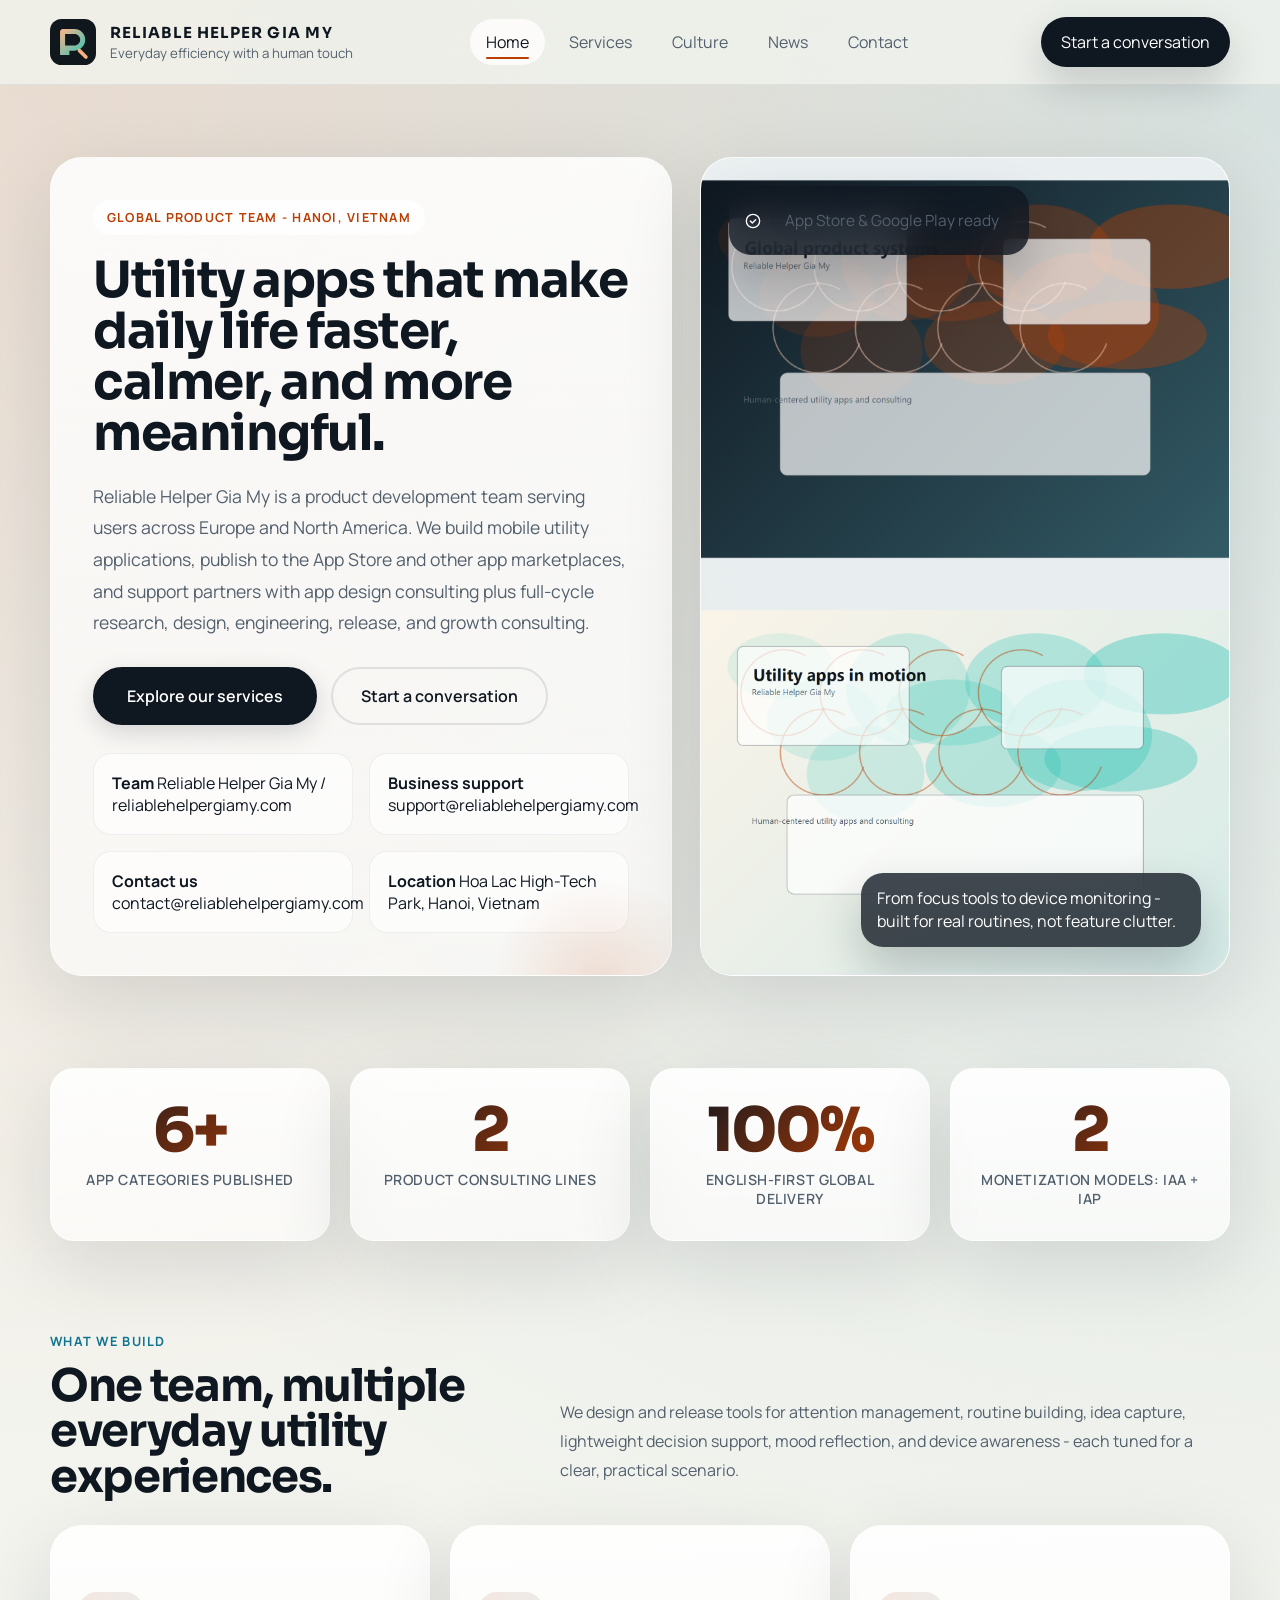
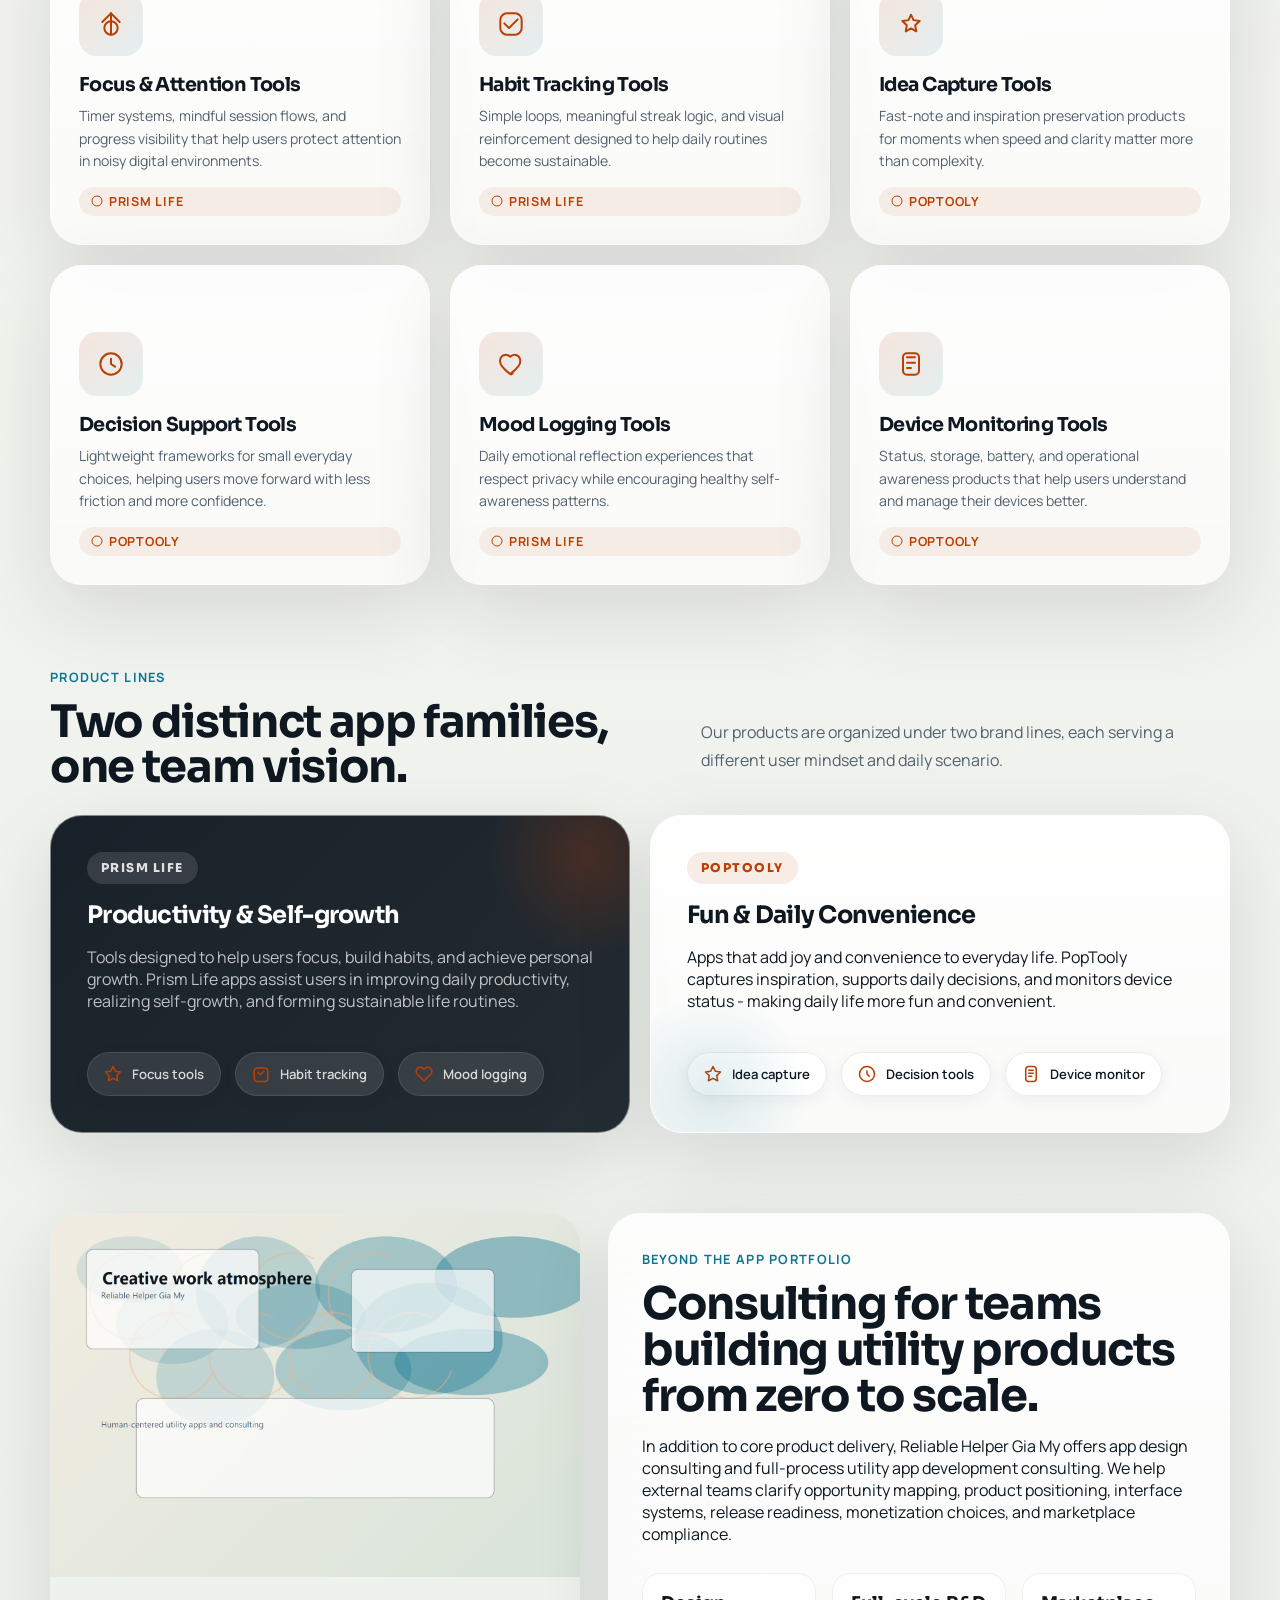
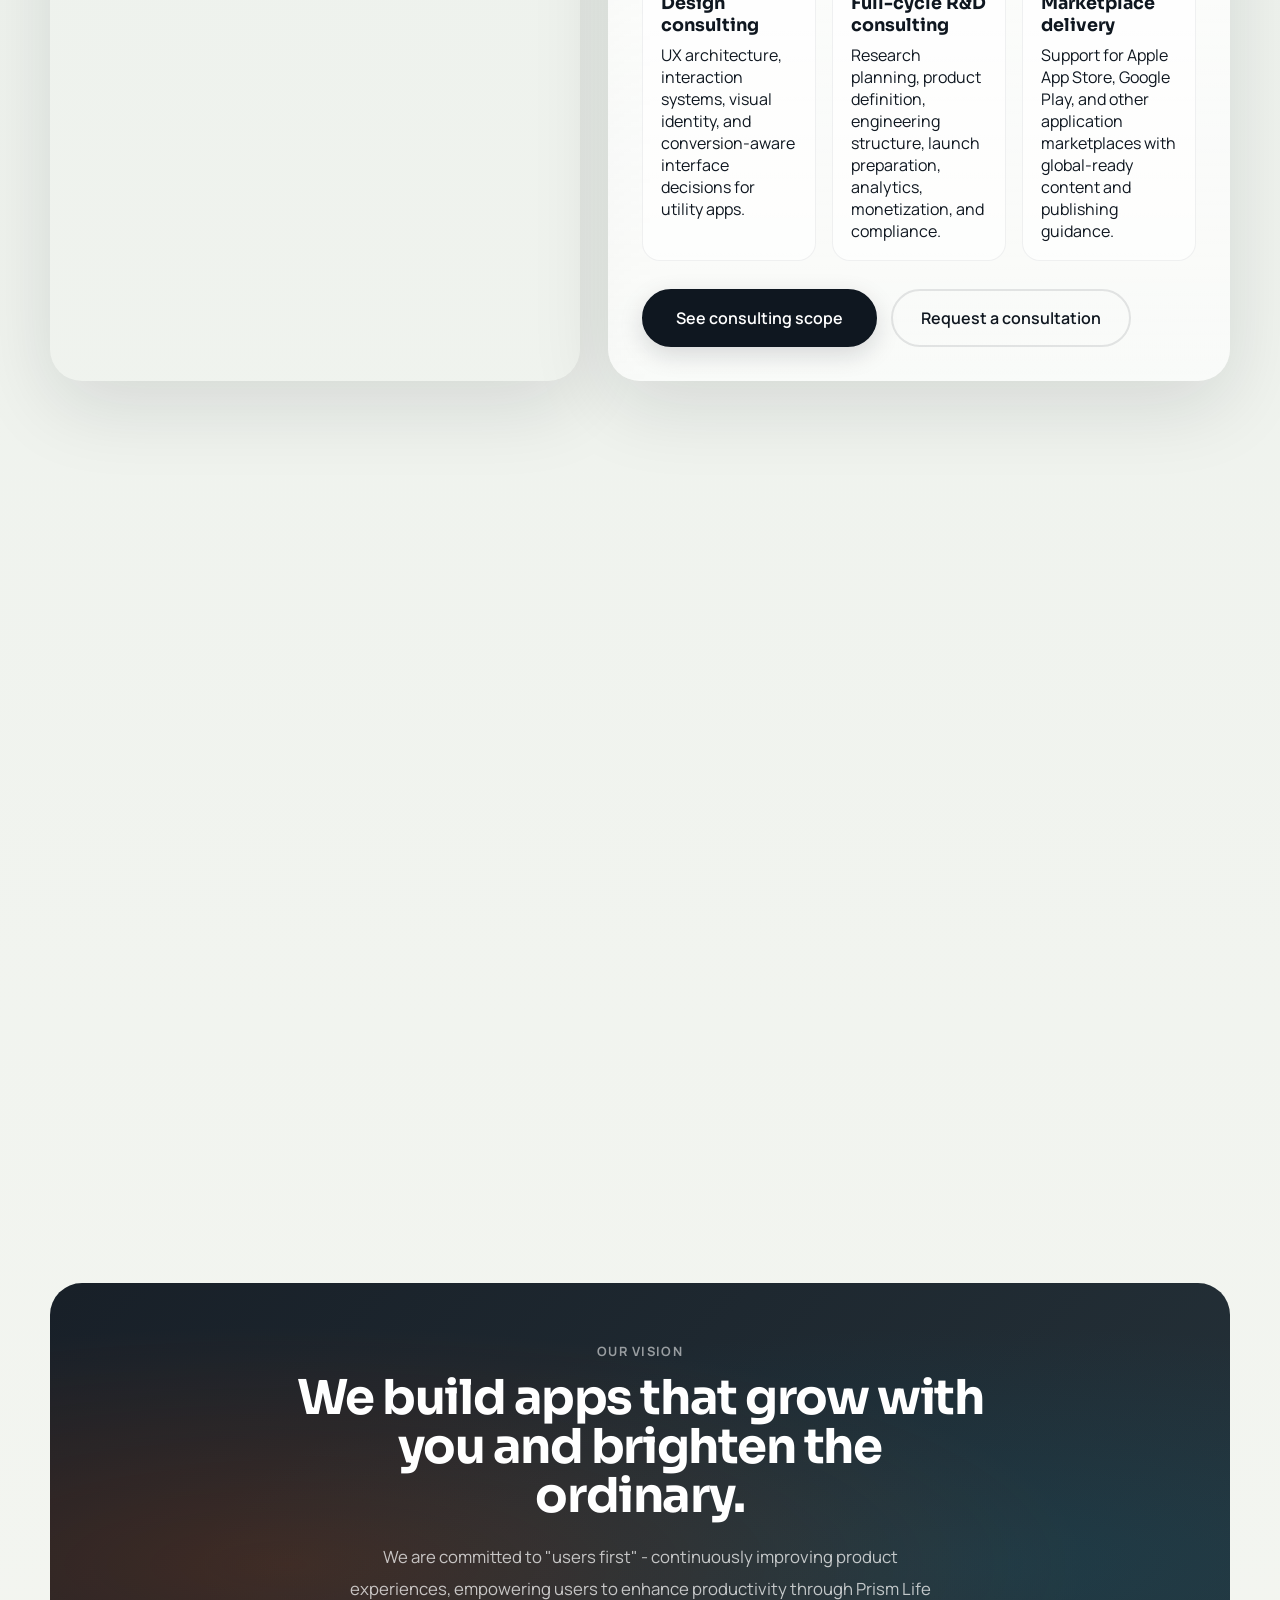
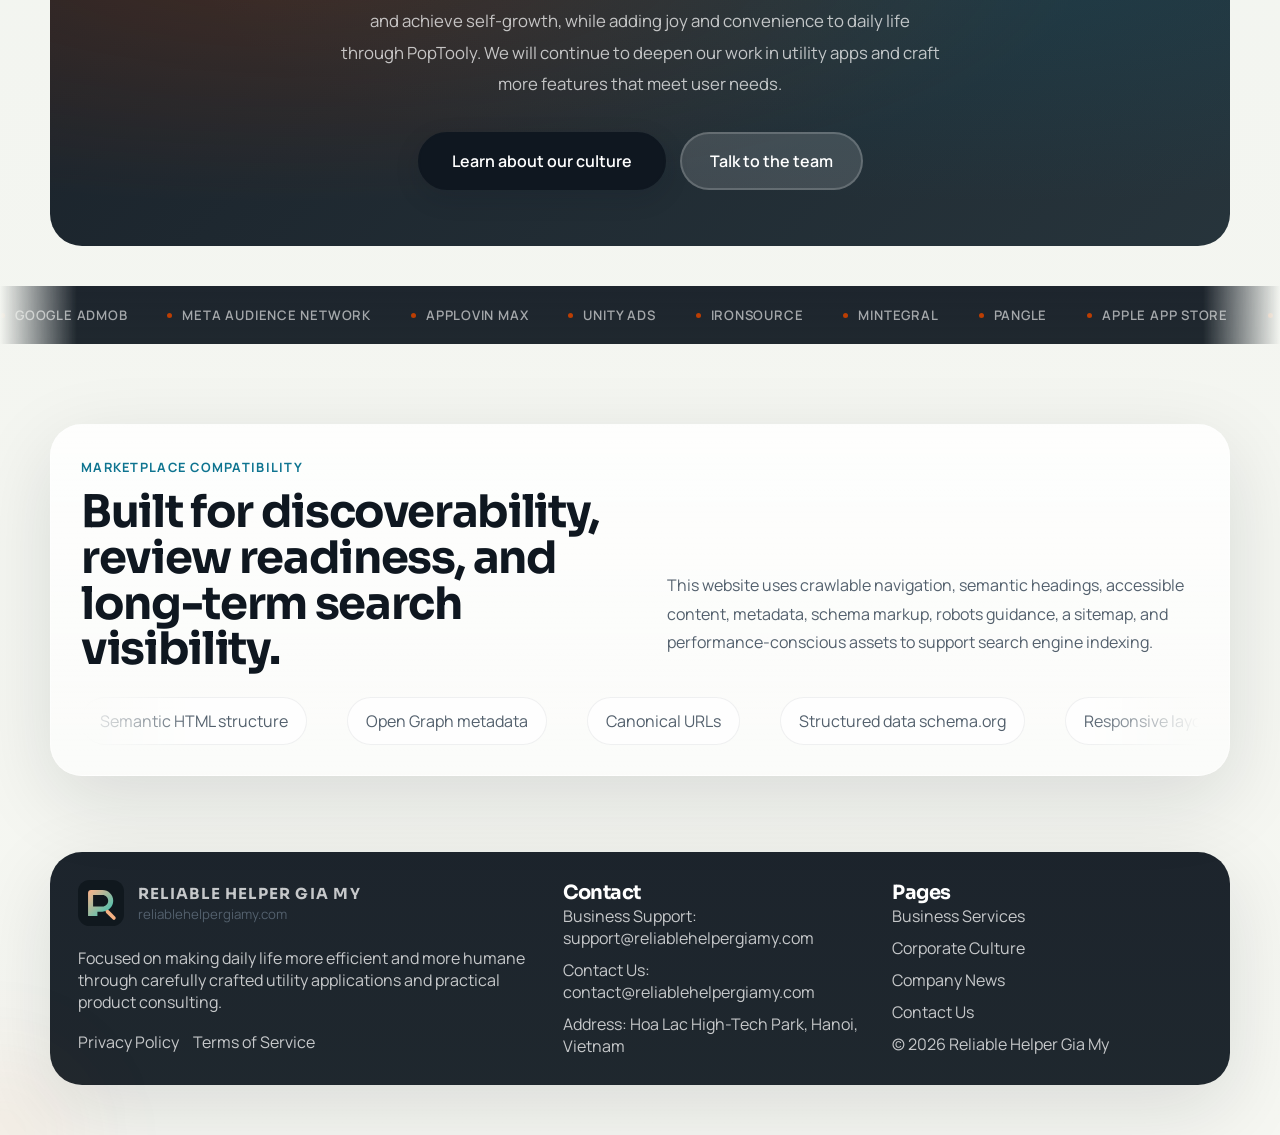
==== commit d83ef875: "duongduy" ====
--- a/index.html
+++ b/index.html
@@ -100,7 +100,7 @@
       <section class="hero">
         <div class="container hero-grid">
           <div class="hero-copy" data-reveal>
-            <span class="kicker">Global product team 鈥?Hanoi, Vietnam</span>
+            <span class="kicker">Global product team - Hanoi, Vietnam</span>
             <h1>Utility apps that make daily life faster, calmer, and&nbsp;more meaningful.</h1>
             <p class="lead">Reliable Helper Gia My is a product development team serving users across Europe and North America. We build mobile utility applications, publish to the App Store and other app marketplaces, and support partners with app design consulting plus full-cycle research, design, engineering, release, and growth consulting.</p>
             <div class="hero-actions">
@@ -138,7 +138,7 @@
               </div>
               <div class="media-bottom">
                 <img src="images/phone-stack.png" alt="Mobile product stack with utility app screens">
-                <div class="floating-note float-badge">From focus tools to device monitoring 鈥?built for real routines, not feature clutter.</div>
+                <div class="floating-note float-badge">From focus tools to device monitoring - built for real routines, not feature clutter.</div>
               </div>
             </div>
           </div>
@@ -175,7 +175,7 @@
               <span class="eyebrow">What we build</span>
               <h2>One team, multiple everyday utility experiences.</h2>
             </div>
-            <p>We design and release tools for attention management, routine building, idea capture, lightweight decision support, mood reflection, and device awareness 鈥?each tuned for a clear, practical scenario.</p>
+            <p>We design and release tools for attention management, routine building, idea capture, lightweight decision support, mood reflection, and device awareness - each tuned for a clear, practical scenario.</p>
           </div>
           <div class="app-showcase">
             <article class="app-showcase-card" data-reveal>
@@ -284,7 +284,7 @@
               <div>
                 <span class="product-line-label">PopTooly</span>
                 <h3>Fun &amp; Daily Convenience</h3>
-                <p>Apps that add joy and convenience to everyday life. PopTooly captures inspiration, supports daily decisions, and monitors device status 鈥?making daily life more fun and convenient.</p>
+                <p>Apps that add joy and convenience to everyday life. PopTooly captures inspiration, supports daily decisions, and monitors device status - making daily life more fun and convenient.</p>
               </div>
               <div class="icon-row">
                 <span class="icon-badge">
@@ -397,7 +397,7 @@
           <div class="vision-panel" data-reveal>
             <span class="eyebrow">Our vision</span>
             <h2>We build apps that grow with you and brighten the ordinary.</h2>
-            <p>We are committed to "users first" 鈥?continuously improving product experiences, empowering users to enhance productivity through Prism Life and achieve self-growth, while adding joy and convenience to daily life through PopTooly. We will continue to deepen our work in utility apps and craft more features that meet user needs.</p>
+            <p>We are committed to "users first" - continuously improving product experiences, empowering users to enhance productivity through Prism Life and achieve self-growth, while adding joy and convenience to daily life through PopTooly. We will continue to deepen our work in utility apps and craft more features that meet user needs.</p>
             <div class="action-row" style="justify-content:center;">
               <a class="button" href="culture.html">Learn about our culture</a>
               <a class="button-secondary" href="contact.html" style="background:rgba(255,255,255,0.14);border-color:rgba(255,255,255,0.18);color:white;">Talk to the team</a>
@@ -479,7 +479,7 @@
             <li><a href="culture.html">Corporate Culture</a></li>
             <li><a href="news.html">Company News</a></li>
             <li><a href="contact.html">Contact Us</a></li>
-            <li>漏 <span data-year></span> Reliable Helper Gia My</li>
+            <li>&copy; <span data-year></span> Reliable Helper Gia My</li>
           </ul>
         </div>
       </div>
--- a/css/styles.css
+++ b/css/styles.css
@@ -254,17 +254,17 @@
 
 h1 {
   margin-top: 20px;
-  font-size: clamp(2.9rem, 6vw, 5.8rem);
+  font-size: clamp(2.4rem, 5.2vw, 4.9rem);
   line-height: 0.96;
 }
 
 h2 {
-  font-size: clamp(2rem, 4vw, 3.4rem);
+  font-size: clamp(1.75rem, 3.5vw, 3rem);
   line-height: 1.02;
 }
 
 h3 {
-  font-size: 1.35rem;
+  font-size: 1.22rem;
 }
 
 .lead {
@@ -390,6 +390,56 @@
   right: 28px;
   bottom: 28px;
   max-width: 280px;
+}
+
+.hero-media .micro-label {
+  font-size: 0.96rem;
+}
+
+.hero-media .overlay-badge {
+  font-size: 0.95rem;
+}
+
+.hero-media .floating-note {
+  font-size: 1rem;
+  line-height: 1.45;
+  max-width: 340px;
+}
+
+/* Homepage hero fine-tuning */
+.hero-grid .hero-copy h1 {
+  font-size: clamp(1.9rem, 3.9vw, 3.7rem);
+  line-height: 1.02;
+}
+
+.hero .panel h1 {
+  font-size: clamp(1.75rem, 3.4vw, 3rem);
+  line-height: 1.02;
+}
+
+.page-hero-copy h1 {
+  font-size: clamp(1.85rem, 3.3vw, 3.3rem);
+  line-height: 1.02;
+}
+
+.hero-grid .media-top img,
+.hero-grid .media-bottom img {
+  object-fit: contain;
+  object-position: center;
+}
+
+.hero-grid .media-top,
+.hero-grid .media-bottom {
+  background: rgba(220, 229, 234, 0.55);
+}
+
+.page-hero-image {
+  background: rgba(220, 229, 234, 0.52);
+}
+
+.page-hero-image img {
+  object-fit: contain;
+  object-position: center;
 }
 
 section {
@@ -569,6 +619,25 @@
   display: grid;
 }
 
+.news-grid .split-copy h1 {
+  font-size: clamp(1.75rem, 3.2vw, 2.9rem);
+  line-height: 1.03;
+}
+
+.contact-grid .contact-panel:first-child h1 {
+  font-size: clamp(1.65rem, 2.8vw, 2.7rem);
+  line-height: 1.04;
+}
+
+.news-grid .news-highlight {
+  background: rgba(220, 229, 234, 0.52);
+}
+
+.news-grid .news-highlight img {
+  object-fit: contain;
+  object-position: left center;
+}
+
 .article-meta,
 .news-meta {
   display: flex;
@@ -597,14 +666,29 @@
 
 .contact-grid,
 .policy-layout {
-  grid-template-columns: 0.78fr 1.22fr;
+  grid-template-columns: minmax(250px, 300px) minmax(0, 1fr);
+  gap: 24px;
   align-items: start;
+}
+
+.contact-grid {
+  align-items: stretch;
+}
+
+.contact-grid .contact-panel {
+  height: 100%;
 }
 
 .policy-nav {
   position: sticky;
   top: calc(var(--nav-height) + 24px);
   padding: 24px;
+  max-height: calc(100vh - var(--nav-height) - 36px);
+  overflow: auto;
+}
+
+.policy-content {
+  min-width: 0;
 }
 
 .policy-nav a {
@@ -620,11 +704,22 @@
 
 .policy-panel {
   margin-bottom: 22px;
+  scroll-margin-top: calc(var(--nav-height) + 28px);
+}
+
+.policy-hero h1 {
+  font-size: clamp(1.75rem, 3.2vw, 3rem);
+  line-height: 0.98;
+}
+
+.policy-hero .lead {
+  max-width: none;
+  width: 100%;
 }
 
 .policy-panel h2 {
   margin-bottom: 14px;
-  font-size: clamp(1.6rem, 3vw, 2.4rem);
+  font-size: clamp(1.45rem, 2.5vw, 2.1rem);
 }
 
 .policy-panel h3 {
@@ -683,12 +778,17 @@
 }
 
 .reveal {
+  opacity: 1;
+  transform: translateY(0) scale(1);
+  transition: opacity 700ms ease, transform 700ms ease;
+}
+
+body.js-ready .reveal {
   opacity: 0;
   transform: translateY(32px) scale(0.98);
-  transition: opacity 700ms ease, transform 700ms ease;
-}
-
-.reveal.is-visible {
+}
+
+body.js-ready .reveal.is-visible {
   opacity: 1;
   transform: translateY(0) scale(1);
 }
@@ -752,7 +852,6 @@
   .page-hero,
   .news-grid,
   .contact-grid,
-  .policy-layout,
   .grid-3,
   .grid-4,
   .metrics-grid,
@@ -771,6 +870,11 @@
   .policy-nav {
     position: relative;
     top: 0;
+    max-height: none;
+  }
+
+  .policy-layout {
+    grid-template-columns: 1fr;
   }
 }
 
@@ -874,7 +978,7 @@
   }
 
   h1 {
-    font-size: clamp(2.5rem, 14vw, 4.2rem);
+    font-size: clamp(2.1rem, 12vw, 3.4rem);
   }
 }
 
@@ -2064,12 +2168,17 @@
 
 /* Smooth fade-in reveal animations */
 .reveal {
+  opacity: 1;
+  transform: translateY(0);
+  transition: opacity var(--transition-slow), transform var(--transition-slow);
+}
+
+body.js-ready .reveal {
   opacity: 0;
   transform: translateY(32px);
-  transition: opacity var(--transition-slow), transform var(--transition-slow);
-}
-
-.reveal.is-visible {
+}
+
+body.js-ready .reveal.is-visible {
   opacity: 1;
   transform: translateY(0);
 }
